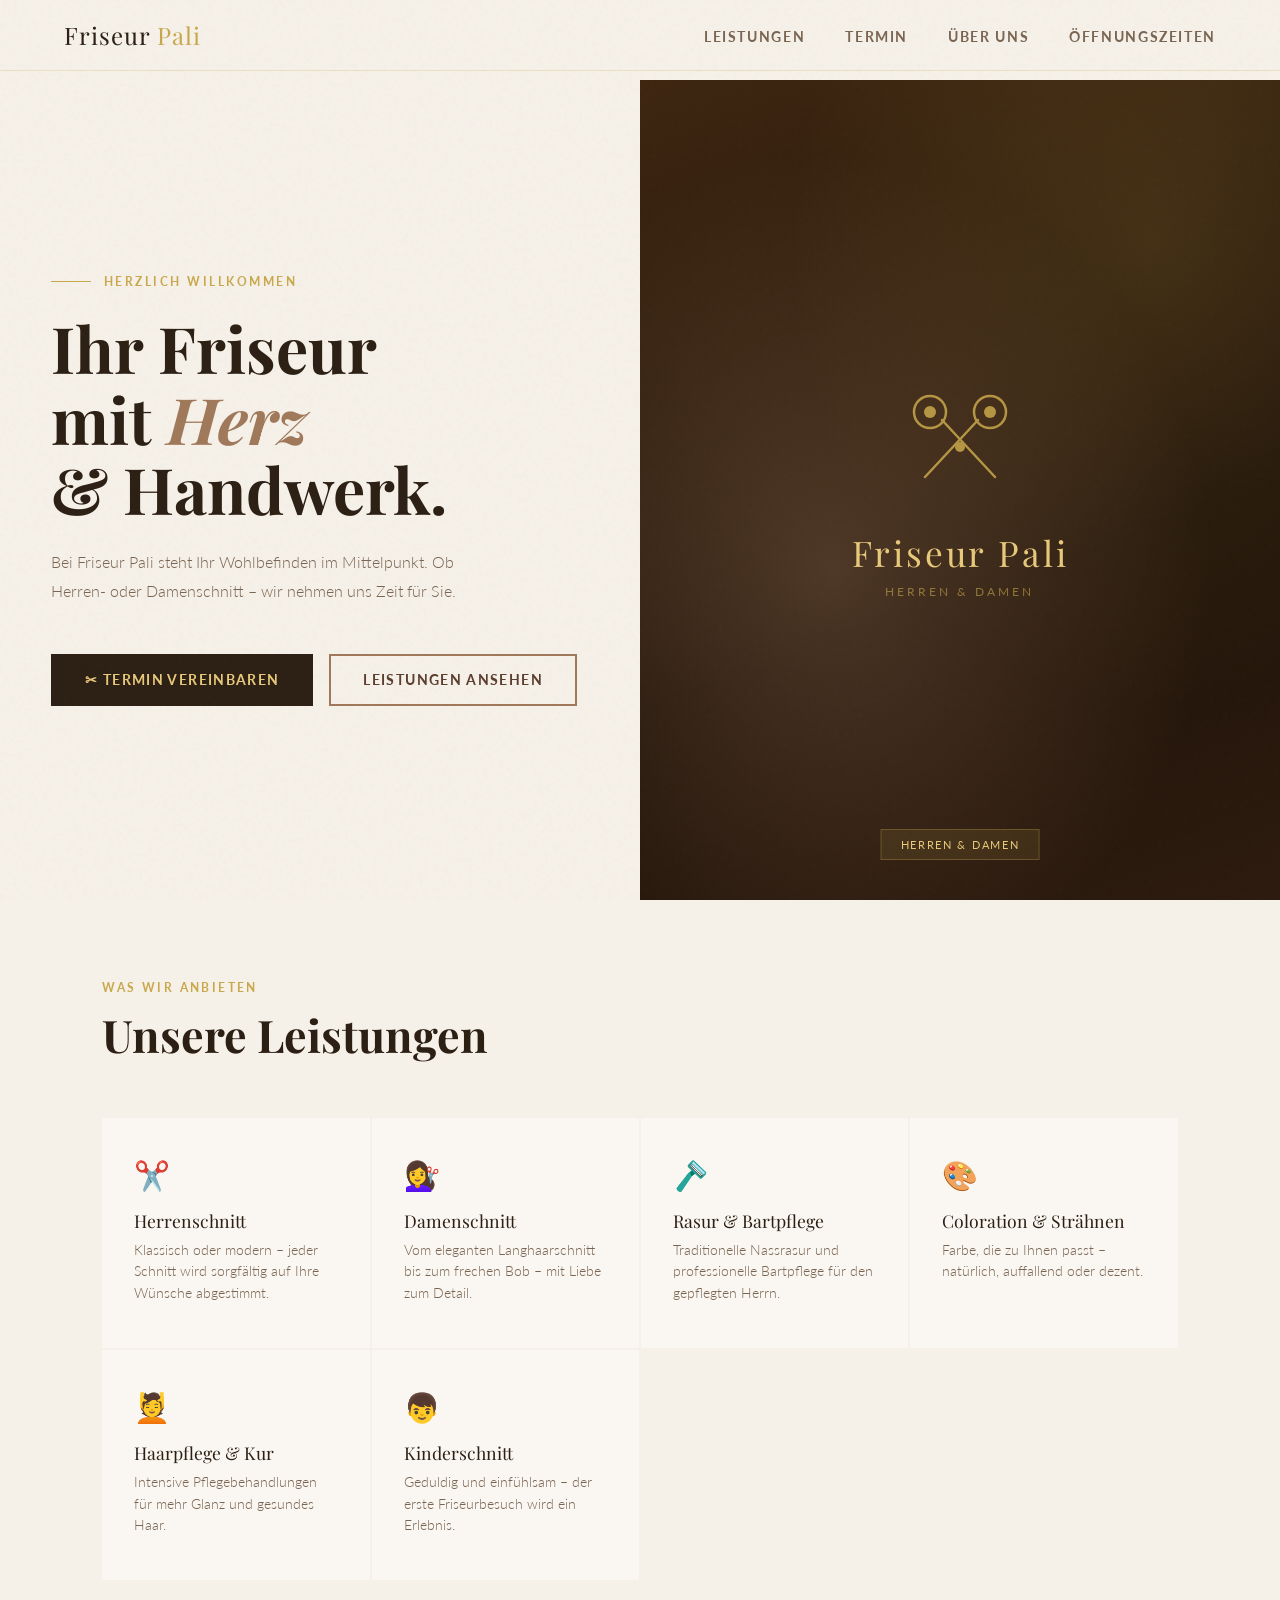
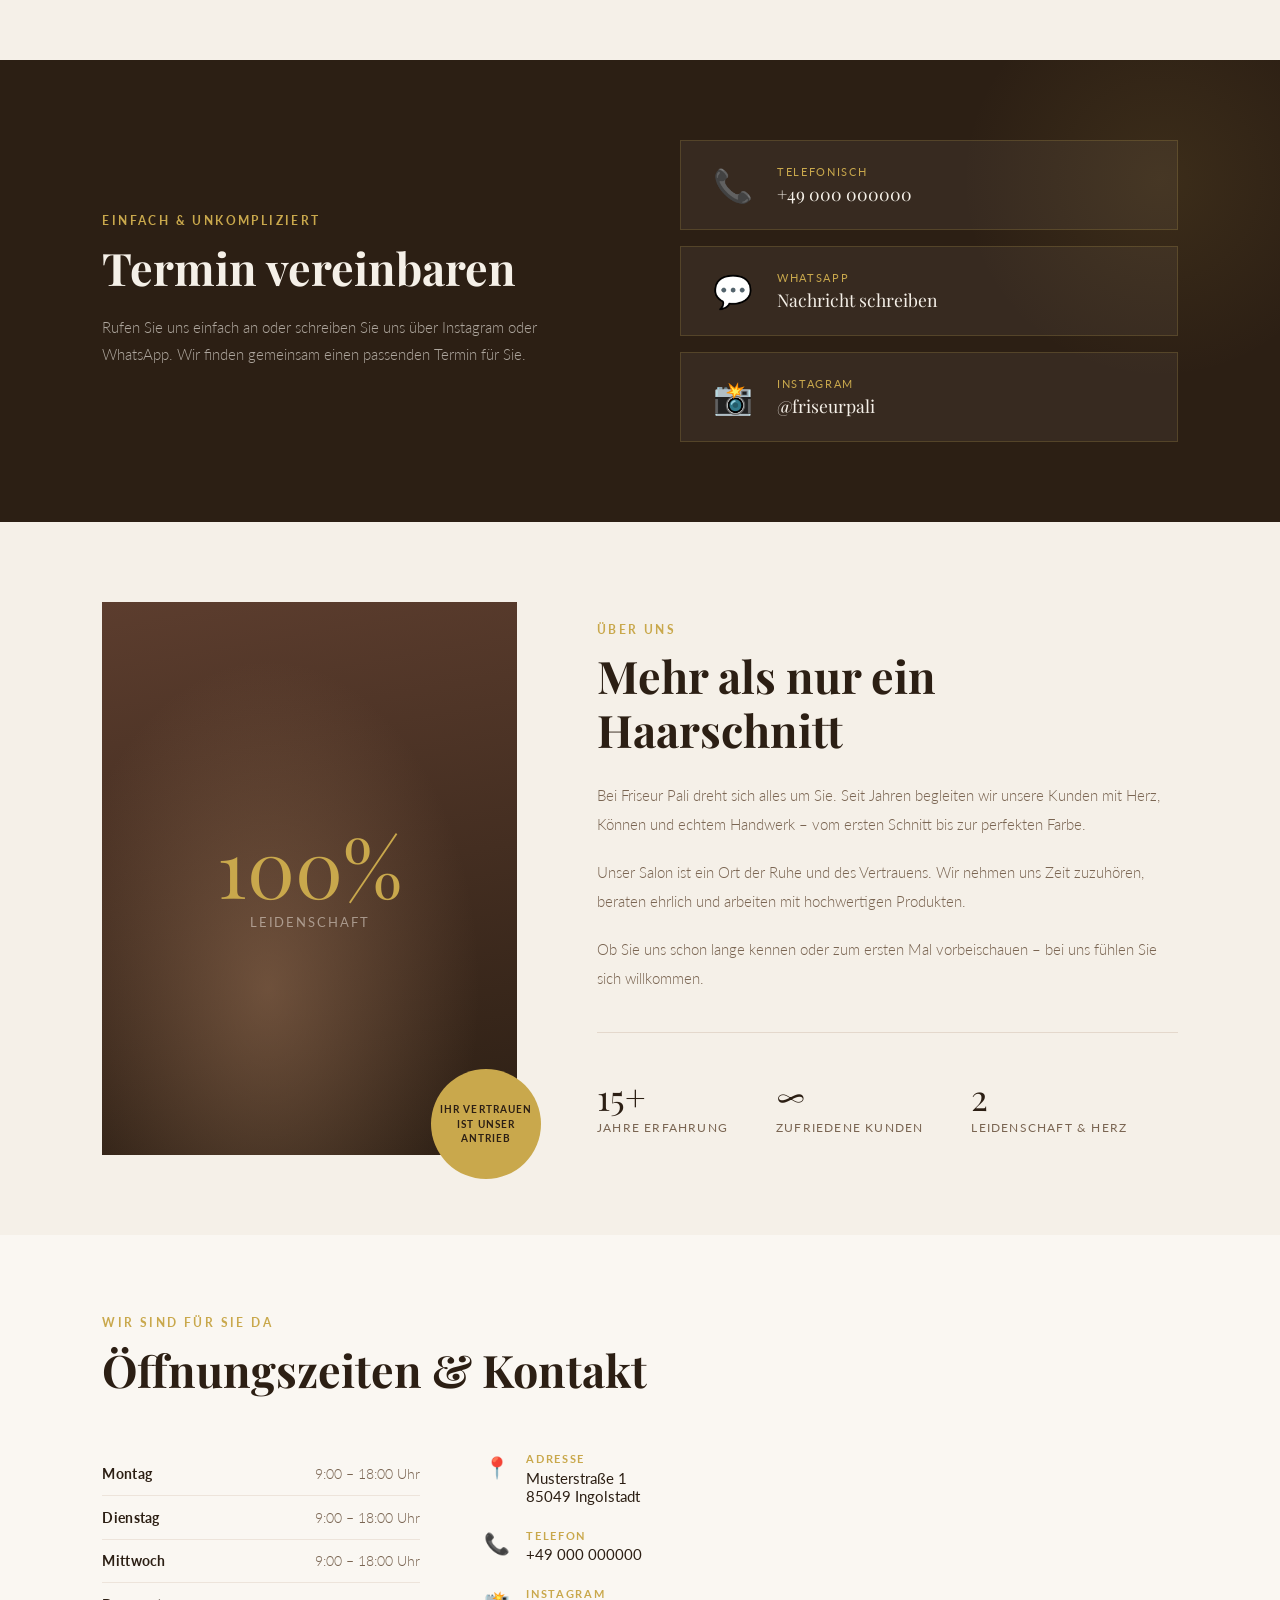
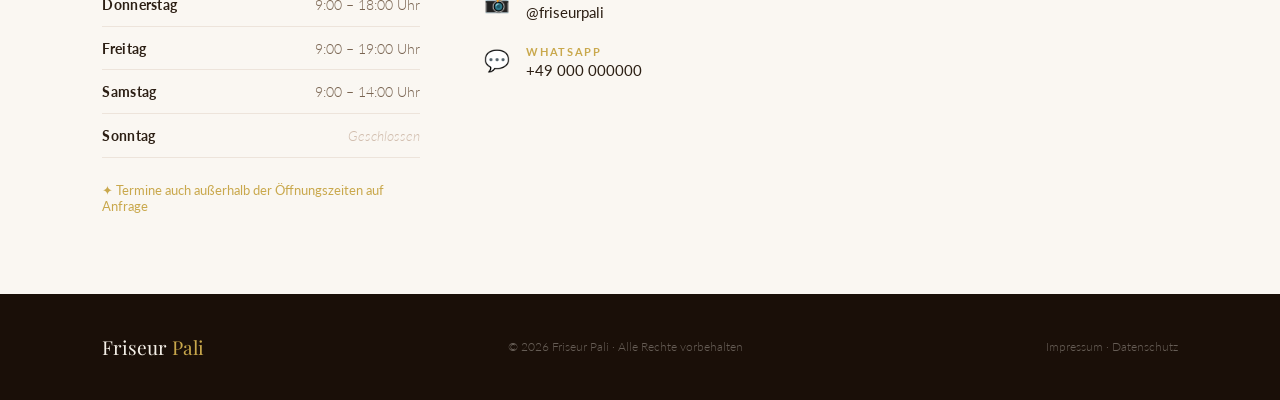
==== friseur-pali.html @ de90ff91 "Add files via upload" ====
<!DOCTYPE html>
<html lang="de">
<head>
  <meta charset="UTF-8" />
  <meta name="viewport" content="width=device-width, initial-scale=1.0"/>
  <title>Friseur Pali</title>
  <link href="https://fonts.googleapis.com/css2?family=Playfair+Display:ital,wght@0,400;0,700;1,400&family=Lato:wght@300;400;700&display=swap" rel="stylesheet"/>
  <style>
    *, *::before, *::after { box-sizing: border-box; margin: 0; padding: 0; }

    :root {
      --cream: #f5f0e8;
      --warm-white: #faf7f2;
      --brown-dark: #2c1f14;
      --brown-mid: #5c3d2e;
      --brown-light: #a0785a;
      --gold: #c9a84c;
      --gold-light: #e8c97a;
      --text: #2c1f14;
      --text-muted: #7a6552;
    }

    html { scroll-behavior: smooth; }

    body {
      font-family: 'Lato', sans-serif;
      background-color: var(--cream);
      color: var(--text);
      overflow-x: hidden;
    }

    /* ── NOISE TEXTURE OVERLAY ── */
    body::before {
      content: '';
      position: fixed;
      inset: 0;
      background-image: url("data:image/svg+xml,%3Csvg viewBox='0 0 200 200' xmlns='http://www.w3.org/2000/svg'%3E%3Cfilter id='n'%3E%3CfeTurbulence type='fractalNoise' baseFrequency='0.9' numOctaves='4' stitchTiles='stitch'/%3E%3C/filter%3E%3Crect width='100%25' height='100%25' filter='url(%23n)' opacity='0.04'/%3E%3C/svg%3E");
      pointer-events: none;
      z-index: 999;
      opacity: 0.5;
    }

    /* ── NAV ── */
    nav {
      position: fixed;
      top: 0; left: 0; right: 0;
      z-index: 100;
      display: flex;
      justify-content: space-between;
      align-items: center;
      padding: 1.2rem 5%;
      background: rgba(245, 240, 232, 0.92);
      backdrop-filter: blur(8px);
      border-bottom: 1px solid rgba(201,168,76,0.25);
      transition: background 0.3s;
    }

    .nav-logo {
      font-family: 'Playfair Display', serif;
      font-size: 1.5rem;
      color: var(--brown-dark);
      letter-spacing: 0.04em;
    }

    .nav-logo span { color: var(--gold); }

    .nav-links {
      display: flex;
      gap: 2.5rem;
      list-style: none;
    }

    .nav-links a {
      text-decoration: none;
      color: var(--text-muted);
      font-size: 0.85rem;
      font-weight: 700;
      letter-spacing: 0.12em;
      text-transform: uppercase;
      transition: color 0.2s;
    }

    .nav-links a:hover { color: var(--gold); }

    /* ── HERO ── */
    .hero {
      min-height: 100vh;
      display: grid;
      grid-template-columns: 1fr 1fr;
      padding-top: 80px;
    }

    .hero-left {
      display: flex;
      flex-direction: column;
      justify-content: center;
      padding: 6rem 5% 6rem 8%;
    }

    .hero-eyebrow {
      font-size: 0.78rem;
      font-weight: 700;
      letter-spacing: 0.2em;
      text-transform: uppercase;
      color: var(--gold);
      margin-bottom: 1.5rem;
      display: flex;
      align-items: center;
      gap: 0.8rem;
    }

    .hero-eyebrow::before {
      content: '';
      display: block;
      width: 40px;
      height: 1px;
      background: var(--gold);
    }

    .hero-title {
      font-family: 'Playfair Display', serif;
      font-size: clamp(3rem, 5vw, 5rem);
      line-height: 1.1;
      color: var(--brown-dark);
      margin-bottom: 1.5rem;
    }

    .hero-title em {
      font-style: italic;
      color: var(--brown-light);
    }

    .hero-subtitle {
      font-size: 1rem;
      color: var(--text-muted);
      line-height: 1.8;
      max-width: 420px;
      margin-bottom: 3rem;
      font-weight: 300;
    }

    .hero-cta-group {
      display: flex;
      gap: 1rem;
      flex-wrap: wrap;
    }

    .btn-primary {
      display: inline-flex;
      align-items: center;
      gap: 0.6rem;
      background: var(--brown-dark);
      color: var(--gold-light);
      padding: 1rem 2rem;
      font-size: 0.85rem;
      font-weight: 700;
      letter-spacing: 0.1em;
      text-transform: uppercase;
      text-decoration: none;
      border: 2px solid var(--brown-dark);
      transition: background 0.2s, color 0.2s;
    }

    .btn-primary:hover {
      background: var(--gold);
      border-color: var(--gold);
      color: var(--brown-dark);
    }

    .btn-outline {
      display: inline-flex;
      align-items: center;
      gap: 0.6rem;
      background: transparent;
      color: var(--brown-mid);
      padding: 1rem 2rem;
      font-size: 0.85rem;
      font-weight: 700;
      letter-spacing: 0.1em;
      text-transform: uppercase;
      text-decoration: none;
      border: 2px solid var(--brown-light);
      transition: background 0.2s, color 0.2s, border-color 0.2s;
    }

    .btn-outline:hover {
      background: var(--brown-light);
      border-color: var(--brown-light);
      color: var(--cream);
    }

    .hero-right {
      position: relative;
      overflow: hidden;
      background: var(--brown-dark);
    }

    .hero-image-wrap {
      position: absolute;
      inset: 0;
    }

    /* Illustrative rustic background using CSS */
    .hero-visual {
      width: 100%;
      height: 100%;
      background:
        radial-gradient(ellipse at 30% 60%, rgba(160,120,90,0.35) 0%, transparent 60%),
        radial-gradient(ellipse at 80% 20%, rgba(201,168,76,0.15) 0%, transparent 50%),
        linear-gradient(160deg, #3d2510 0%, #1e1208 60%, #2c1a0e 100%);
      display: flex;
      align-items: center;
      justify-content: center;
    }

    .hero-emblem {
      text-align: center;
      animation: fadeUp 1.2s ease forwards;
      opacity: 0;
    }

    .scissors-svg {
      width: 120px;
      height: 120px;
      margin-bottom: 1.5rem;
      opacity: 0.85;
    }

    .hero-emblem-text {
      font-family: 'Playfair Display', serif;
      font-size: 2.2rem;
      color: var(--gold-light);
      letter-spacing: 0.08em;
    }

    .hero-emblem-sub {
      font-size: 0.75rem;
      color: rgba(201,168,76,0.6);
      letter-spacing: 0.25em;
      text-transform: uppercase;
      margin-top: 0.5rem;
    }

    .hero-badge {
      position: absolute;
      bottom: 2.5rem;
      left: 50%;
      transform: translateX(-50%);
      background: rgba(201,168,76,0.12);
      border: 1px solid rgba(201,168,76,0.3);
      padding: 0.5rem 1.2rem;
      font-size: 0.7rem;
      color: var(--gold-light);
      letter-spacing: 0.15em;
      text-transform: uppercase;
      white-space: nowrap;
    }

    /* ── DIVIDER ── */
    .ornament {
      text-align: center;
      padding: 3rem 0 1rem;
      color: var(--gold);
      font-size: 1.2rem;
      letter-spacing: 0.6em;
    }

    /* ── LEISTUNGEN ── */
    .section {
      padding: 5rem 8%;
    }

    .section-header {
      margin-bottom: 3.5rem;
    }

    .section-eyebrow {
      font-size: 0.75rem;
      font-weight: 700;
      letter-spacing: 0.2em;
      text-transform: uppercase;
      color: var(--gold);
      margin-bottom: 0.8rem;
    }

    .section-title {
      font-family: 'Playfair Display', serif;
      font-size: clamp(2rem, 3.5vw, 3rem);
      color: var(--brown-dark);
      line-height: 1.2;
    }

    .services-grid {
      display: grid;
      grid-template-columns: repeat(auto-fit, minmax(220px, 1fr));
      gap: 2px;
    }

    .service-card {
      background: var(--warm-white);
      padding: 2.5rem 2rem;
      border-bottom: 3px solid transparent;
      transition: border-color 0.2s, transform 0.2s;
      position: relative;
      overflow: hidden;
    }

    .service-card::before {
      content: '';
      position: absolute;
      top: 0; left: 0; right: 0;
      height: 2px;
      background: linear-gradient(90deg, var(--gold), transparent);
      transform: scaleX(0);
      transform-origin: left;
      transition: transform 0.3s;
    }

    .service-card:hover::before { transform: scaleX(1); }
    .service-card:hover { border-color: var(--gold); transform: translateY(-2px); }

    .service-icon { font-size: 1.8rem; margin-bottom: 1rem; }

    .service-name {
      font-family: 'Playfair Display', serif;
      font-size: 1.1rem;
      color: var(--brown-dark);
      margin-bottom: 0.5rem;
    }

    .service-desc {
      font-size: 0.85rem;
      color: var(--text-muted);
      line-height: 1.6;
      font-weight: 300;
    }

    /* ── TERMIN ── */
    .termin-section {
      background: var(--brown-dark);
      padding: 5rem 8%;
      position: relative;
      overflow: hidden;
    }

    .termin-section::before {
      content: '';
      position: absolute;
      top: -80px; right: -80px;
      width: 400px; height: 400px;
      background: radial-gradient(circle, rgba(201,168,76,0.1) 0%, transparent 70%);
      pointer-events: none;
    }

    .termin-inner {
      display: grid;
      grid-template-columns: 1fr 1fr;
      gap: 5rem;
      align-items: center;
    }

    .termin-left .section-eyebrow { color: var(--gold); }

    .termin-left .section-title { color: var(--cream); }

    .termin-left p {
      color: rgba(245,240,232,0.65);
      font-weight: 300;
      line-height: 1.8;
      margin-top: 1.2rem;
      font-size: 0.95rem;
    }

    .termin-cards {
      display: flex;
      flex-direction: column;
      gap: 1rem;
    }

    .termin-card {
      display: flex;
      align-items: center;
      gap: 1.5rem;
      background: rgba(255,255,255,0.05);
      border: 1px solid rgba(201,168,76,0.2);
      padding: 1.5rem 2rem;
      text-decoration: none;
      transition: background 0.2s, border-color 0.2s, transform 0.2s;
    }

    .termin-card:hover {
      background: rgba(201,168,76,0.1);
      border-color: var(--gold);
      transform: translateX(6px);
    }

    .termin-icon {
      font-size: 2rem;
      flex-shrink: 0;
    }

    .termin-info-label {
      font-size: 0.7rem;
      color: var(--gold);
      letter-spacing: 0.15em;
      text-transform: uppercase;
      margin-bottom: 0.2rem;
    }

    .termin-info-value {
      font-family: 'Playfair Display', serif;
      font-size: 1.1rem;
      color: var(--cream);
    }

    /* ── ÜBER UNS ── */
    .about-section {
      padding: 5rem 8%;
      display: grid;
      grid-template-columns: 1fr 1.4fr;
      gap: 5rem;
      align-items: center;
    }

    .about-visual {
      position: relative;
    }

    .about-box {
      aspect-ratio: 3/4;
      background:
        radial-gradient(ellipse at 40% 70%, rgba(160,120,90,0.5) 0%, transparent 60%),
        linear-gradient(170deg, #5c3d2e 0%, #2c1f14 100%);
      display: flex;
      align-items: center;
      justify-content: center;
    }

    .about-box-inner {
      text-align: center;
      color: var(--gold-light);
    }

    .about-box-inner .big-num {
      font-family: 'Playfair Display', serif;
      font-size: 5rem;
      line-height: 1;
      color: var(--gold);
    }

    .about-box-inner p {
      font-size: 0.8rem;
      letter-spacing: 0.15em;
      text-transform: uppercase;
      margin-top: 0.5rem;
      color: rgba(245,240,232,0.5);
    }

    .about-badge {
      position: absolute;
      bottom: -1.5rem;
      right: -1.5rem;
      background: var(--gold);
      color: var(--brown-dark);
      width: 110px;
      height: 110px;
      border-radius: 50%;
      display: flex;
      flex-direction: column;
      align-items: center;
      justify-content: center;
      font-size: 0.65rem;
      font-weight: 700;
      letter-spacing: 0.1em;
      text-transform: uppercase;
      text-align: center;
      line-height: 1.4;
    }

    .about-text p {
      color: var(--text-muted);
      font-weight: 300;
      line-height: 1.9;
      margin-bottom: 1.2rem;
      font-size: 0.95rem;
    }

    .about-stats {
      display: flex;
      gap: 3rem;
      margin-top: 2.5rem;
      padding-top: 2.5rem;
      border-top: 1px solid rgba(160,120,90,0.2);
    }

    .stat-num {
      font-family: 'Playfair Display', serif;
      font-size: 2.2rem;
      color: var(--brown-dark);
    }

    .stat-label {
      font-size: 0.75rem;
      color: var(--text-muted);
      text-transform: uppercase;
      letter-spacing: 0.1em;
    }

    /* ── ÖFFNUNGSZEITEN ── */
    .hours-section {
      background: var(--warm-white);
      padding: 5rem 8%;
    }

    .hours-grid {
      display: grid;
      grid-template-columns: 1fr 1fr;
      gap: 4rem;
      max-width: 700px;
    }

    .hours-table {
      width: 100%;
      border-collapse: collapse;
    }

    .hours-table tr {
      border-bottom: 1px solid rgba(160,120,90,0.15);
    }

    .hours-table td {
      padding: 0.8rem 0;
      font-size: 0.9rem;
      color: var(--text-muted);
      font-weight: 300;
    }

    .hours-table td:first-child {
      font-weight: 700;
      color: var(--brown-dark);
      letter-spacing: 0.02em;
    }

    .hours-table td:last-child { text-align: right; }

    .hours-table .closed { color: rgba(160,120,90,0.45); font-style: italic; }

    .hours-note {
      margin-top: 1.5rem;
      font-size: 0.8rem;
      color: var(--gold);
      display: flex;
      align-items: center;
      gap: 0.5rem;
    }

    .contact-detail {
      display: flex;
      align-items: flex-start;
      gap: 1rem;
      margin-bottom: 1.5rem;
    }

    .contact-icon { font-size: 1.3rem; flex-shrink: 0; margin-top: 0.1rem; }

    .contact-label {
      font-size: 0.7rem;
      font-weight: 700;
      letter-spacing: 0.15em;
      text-transform: uppercase;
      color: var(--gold);
      margin-bottom: 0.2rem;
    }

    .contact-value {
      font-size: 0.95rem;
      color: var(--brown-dark);
    }

    /* ── FOOTER ── */
    footer {
      background: #1a0f08;
      padding: 2.5rem 8%;
      display: flex;
      justify-content: space-between;
      align-items: center;
      flex-wrap: wrap;
      gap: 1rem;
    }

    .footer-logo {
      font-family: 'Playfair Display', serif;
      font-size: 1.2rem;
      color: var(--cream);
    }

    .footer-logo span { color: var(--gold); }

    footer p {
      font-size: 0.78rem;
      color: rgba(245,240,232,0.35);
      font-weight: 300;
    }

    /* ── ANIMATIONS ── */
    @keyframes fadeUp {
      from { opacity: 0; transform: translateY(30px); }
      to   { opacity: 1; transform: translateY(0); }
    }

    .fade-in {
      animation: fadeUp 0.9s ease forwards;
      opacity: 0;
    }

    .delay-1 { animation-delay: 0.15s; }
    .delay-2 { animation-delay: 0.3s; }
    .delay-3 { animation-delay: 0.45s; }
    .delay-4 { animation-delay: 0.6s; }

    /* ── RESPONSIVE ── */
    @media (max-width: 900px) {
      .hero { grid-template-columns: 1fr; min-height: auto; }
      .hero-right { min-height: 350px; }
      .hero-left { padding: 4rem 6%; }
      .termin-inner { grid-template-columns: 1fr; gap: 3rem; }
      .about-section { grid-template-columns: 1fr; gap: 3rem; }
      .about-visual { max-width: 320px; }
      .hours-grid { grid-template-columns: 1fr; gap: 2.5rem; }
      .nav-links { display: none; }
      footer { flex-direction: column; text-align: center; }
    }
  </style>
</head>
<body>

  <!-- NAV -->
  <nav>
    <div class="nav-logo">Friseur <span>Pali</span></div>
    <ul class="nav-links">
      <li><a href="#leistungen">Leistungen</a></li>
      <li><a href="#termin">Termin</a></li>
      <li><a href="#ueber">Über uns</a></li>
      <li><a href="#oeffnungszeiten">Öffnungszeiten</a></li>
    </ul>
  </nav>

  <!-- HERO -->
  <section class="hero">
    <div class="hero-left">
      <div class="hero-eyebrow fade-in">Herzlich Willkommen</div>
      <h1 class="hero-title fade-in delay-1">
        Ihr Friseur<br>mit <em>Herz</em><br>& Handwerk.
      </h1>
      <p class="hero-subtitle fade-in delay-2">
        Bei Friseur Pali steht Ihr Wohlbefinden im Mittelpunkt. Ob Herren- oder Damenschnitt – wir nehmen uns Zeit für Sie.
      </p>
      <div class="hero-cta-group fade-in delay-3">
        <a href="#termin" class="btn-primary">✂ Termin vereinbaren</a>
        <a href="#leistungen" class="btn-outline">Leistungen ansehen</a>
      </div>
    </div>

    <div class="hero-right">
      <div class="hero-image-wrap">
        <div class="hero-visual">
          <div class="hero-emblem">
            <svg class="scissors-svg" viewBox="0 0 120 120" fill="none" xmlns="http://www.w3.org/2000/svg">
              <circle cx="30" cy="30" r="16" stroke="#c9a84c" stroke-width="2.5" fill="none"/>
              <circle cx="90" cy="30" r="16" stroke="#c9a84c" stroke-width="2.5" fill="none"/>
              <circle cx="30" cy="30" r="6" fill="#c9a84c"/>
              <circle cx="90" cy="30" r="6" fill="#c9a84c"/>
              <line x1="42" y1="38" x2="95" y2="95" stroke="#c9a84c" stroke-width="2.5" stroke-linecap="round"/>
              <line x1="78" y1="38" x2="25" y2="95" stroke="#c9a84c" stroke-width="2.5" stroke-linecap="round"/>
              <circle cx="60" cy="65" r="5" fill="#c9a84c"/>
            </svg>
            <div class="hero-emblem-text">Friseur Pali</div>
            <div class="hero-emblem-sub">Herren &amp; Damen</div>
          </div>
          <div class="hero-badge">Herren &amp; Damen</div>
        </div>
      </div>
    </div>
  </section>

  <!-- LEISTUNGEN -->
  <section class="section" id="leistungen">
    <div class="section-header">
      <div class="section-eyebrow">Was wir anbieten</div>
      <h2 class="section-title">Unsere Leistungen</h2>
    </div>
    <div class="services-grid">
      <div class="service-card">
        <div class="service-icon">✂️</div>
        <div class="service-name">Herrenschnitt</div>
        <p class="service-desc">Klassisch oder modern – jeder Schnitt wird sorgfältig auf Ihre Wünsche abgestimmt.</p>
      </div>
      <div class="service-card">
        <div class="service-icon">💇‍♀️</div>
        <div class="service-name">Damenschnitt</div>
        <p class="service-desc">Vom eleganten Langhaarschnitt bis zum frechen Bob – mit Liebe zum Detail.</p>
      </div>
      <div class="service-card">
        <div class="service-icon">🪒</div>
        <div class="service-name">Rasur & Bartpflege</div>
        <p class="service-desc">Traditionelle Nassrasur und professionelle Bartpflege für den gepflegten Herrn.</p>
      </div>
      <div class="service-card">
        <div class="service-icon">🎨</div>
        <div class="service-name">Coloration & Strähnen</div>
        <p class="service-desc">Farbe, die zu Ihnen passt – natürlich, auffallend oder dezent.</p>
      </div>
      <div class="service-card">
        <div class="service-icon">💆</div>
        <div class="service-name">Haarpflege & Kur</div>
        <p class="service-desc">Intensive Pflegebehandlungen für mehr Glanz und gesundes Haar.</p>
      </div>
      <div class="service-card">
        <div class="service-icon">👦</div>
        <div class="service-name">Kinderschnitt</div>
        <p class="service-desc">Geduldig und einfühlsam – der erste Friseurbesuch wird ein Erlebnis.</p>
      </div>
    </div>
  </section>

  <!-- TERMIN -->
  <section class="termin-section" id="termin">
    <div class="termin-inner">
      <div class="termin-left">
        <div class="section-eyebrow">Einfach & unkompliziert</div>
        <h2 class="section-title">Termin vereinbaren</h2>
        <p>Rufen Sie uns einfach an oder schreiben Sie uns über Instagram oder WhatsApp. Wir finden gemeinsam einen passenden Termin für Sie.</p>
      </div>
      <div class="termin-cards">
        <a href="tel:+4900000000000" class="termin-card">
          <div class="termin-icon">📞</div>
          <div>
            <div class="termin-info-label">Telefonisch</div>
            <div class="termin-info-value">+49 000 000000</div>
          </div>
        </a>
        <a href="https://wa.me/4900000000000" target="_blank" class="termin-card">
          <div class="termin-icon">💬</div>
          <div>
            <div class="termin-info-label">WhatsApp</div>
            <div class="termin-info-value">Nachricht schreiben</div>
          </div>
        </a>
        <a href="https://www.instagram.com/" target="_blank" class="termin-card">
          <div class="termin-icon">📸</div>
          <div>
            <div class="termin-info-label">Instagram</div>
            <div class="termin-info-value">@friseurpali</div>
          </div>
        </a>
      </div>
    </div>
  </section>

  <!-- ÜBER UNS -->
  <section class="about-section" id="ueber">
    <div class="about-visual">
      <div class="about-box">
        <div class="about-box-inner">
          <div class="big-num">100%</div>
          <p>Leidenschaft</p>
        </div>
      </div>
      <div class="about-badge">Ihr Vertrauen ist unser Antrieb</div>
    </div>
    <div class="about-text">
      <div class="section-eyebrow">Über uns</div>
      <h2 class="section-title" style="margin-bottom:1.5rem">Mehr als nur ein Haarschnitt</h2>
      <p>Bei Friseur Pali dreht sich alles um Sie. Seit Jahren begleiten wir unsere Kunden mit Herz, Können und echtem Handwerk – vom ersten Schnitt bis zur perfekten Farbe.</p>
      <p>Unser Salon ist ein Ort der Ruhe und des Vertrauens. Wir nehmen uns Zeit zuzuhören, beraten ehrlich und arbeiten mit hochwertigen Produkten.</p>
      <p>Ob Sie uns schon lange kennen oder zum ersten Mal vorbeischauen – bei uns fühlen Sie sich willkommen.</p>
      <div class="about-stats">
        <div>
          <div class="stat-num">15+</div>
          <div class="stat-label">Jahre Erfahrung</div>
        </div>
        <div>
          <div class="stat-num">∞</div>
          <div class="stat-label">Zufriedene Kunden</div>
        </div>
        <div>
          <div class="stat-num">2</div>
          <div class="stat-label">Leidenschaft & Herz</div>
        </div>
      </div>
    </div>
  </section>

  <!-- ÖFFNUNGSZEITEN -->
  <section class="hours-section" id="oeffnungszeiten">
    <div class="section-header">
      <div class="section-eyebrow">Wir sind für Sie da</div>
      <h2 class="section-title">Öffnungszeiten & Kontakt</h2>
    </div>
    <div class="hours-grid">
      <div>
        <table class="hours-table">
          <tr><td>Montag</td><td>9:00 – 18:00 Uhr</td></tr>
          <tr><td>Dienstag</td><td>9:00 – 18:00 Uhr</td></tr>
          <tr><td>Mittwoch</td><td>9:00 – 18:00 Uhr</td></tr>
          <tr><td>Donnerstag</td><td>9:00 – 18:00 Uhr</td></tr>
          <tr><td>Freitag</td><td>9:00 – 19:00 Uhr</td></tr>
          <tr><td>Samstag</td><td>9:00 – 14:00 Uhr</td></tr>
          <tr><td>Sonntag</td><td class="closed">Geschlossen</td></tr>
        </table>
        <div class="hours-note">✦ Termine auch außerhalb der Öffnungszeiten auf Anfrage</div>
      </div>
      <div>
        <div class="contact-detail">
          <div class="contact-icon">📍</div>
          <div>
            <div class="contact-label">Adresse</div>
            <div class="contact-value">Musterstraße 1<br>85049 Ingolstadt</div>
          </div>
        </div>
        <div class="contact-detail">
          <div class="contact-icon">📞</div>
          <div>
            <div class="contact-label">Telefon</div>
            <div class="contact-value">+49 000 000000</div>
          </div>
        </div>
        <div class="contact-detail">
          <div class="contact-icon">📸</div>
          <div>
            <div class="contact-label">Instagram</div>
            <div class="contact-value">@friseurpali</div>
          </div>
        </div>
        <div class="contact-detail">
          <div class="contact-icon">💬</div>
          <div>
            <div class="contact-label">WhatsApp</div>
            <div class="contact-value">+49 000 000000</div>
          </div>
        </div>
      </div>
    </div>
  </section>

  <!-- FOOTER -->
  <footer>
    <div class="footer-logo">Friseur <span>Pali</span></div>
    <p>© 2026 Friseur Pali · Alle Rechte vorbehalten</p>
    <p>Impressum · Datenschutz</p>
  </footer>

</body>
</html>
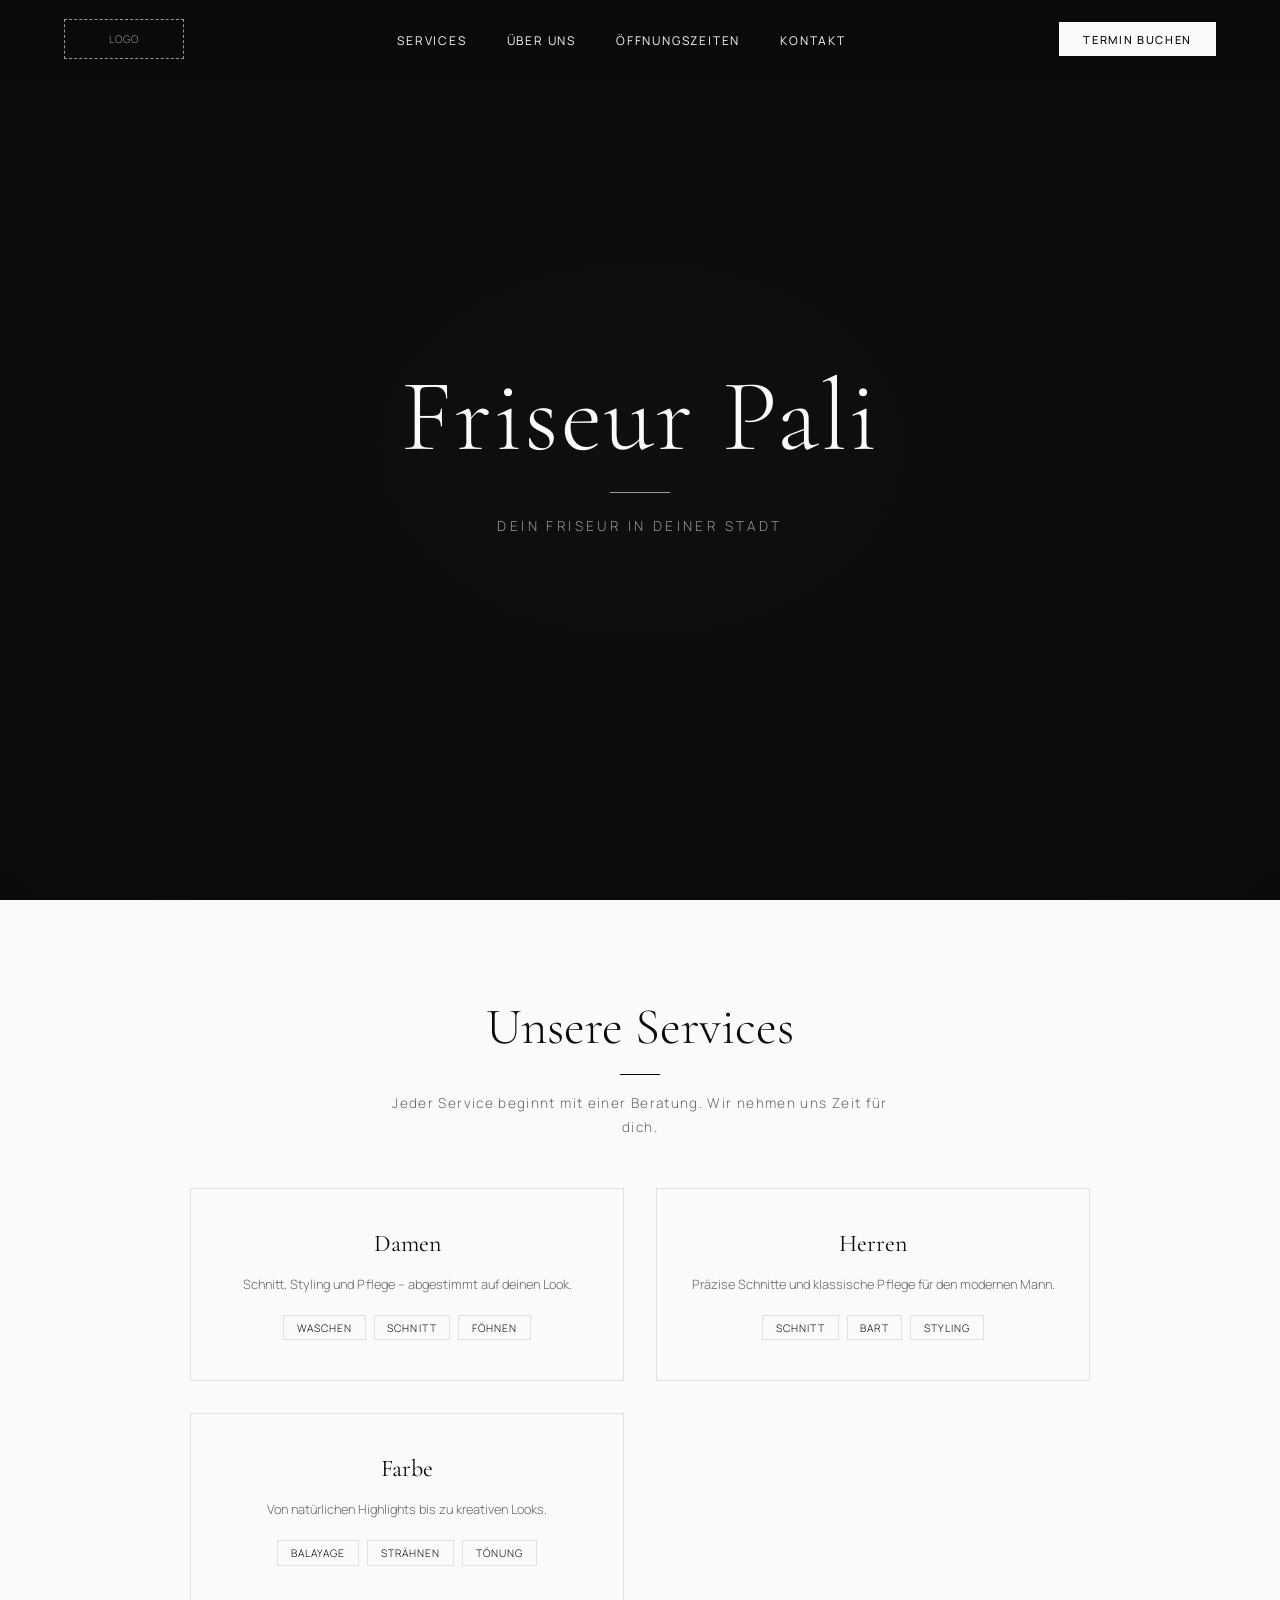
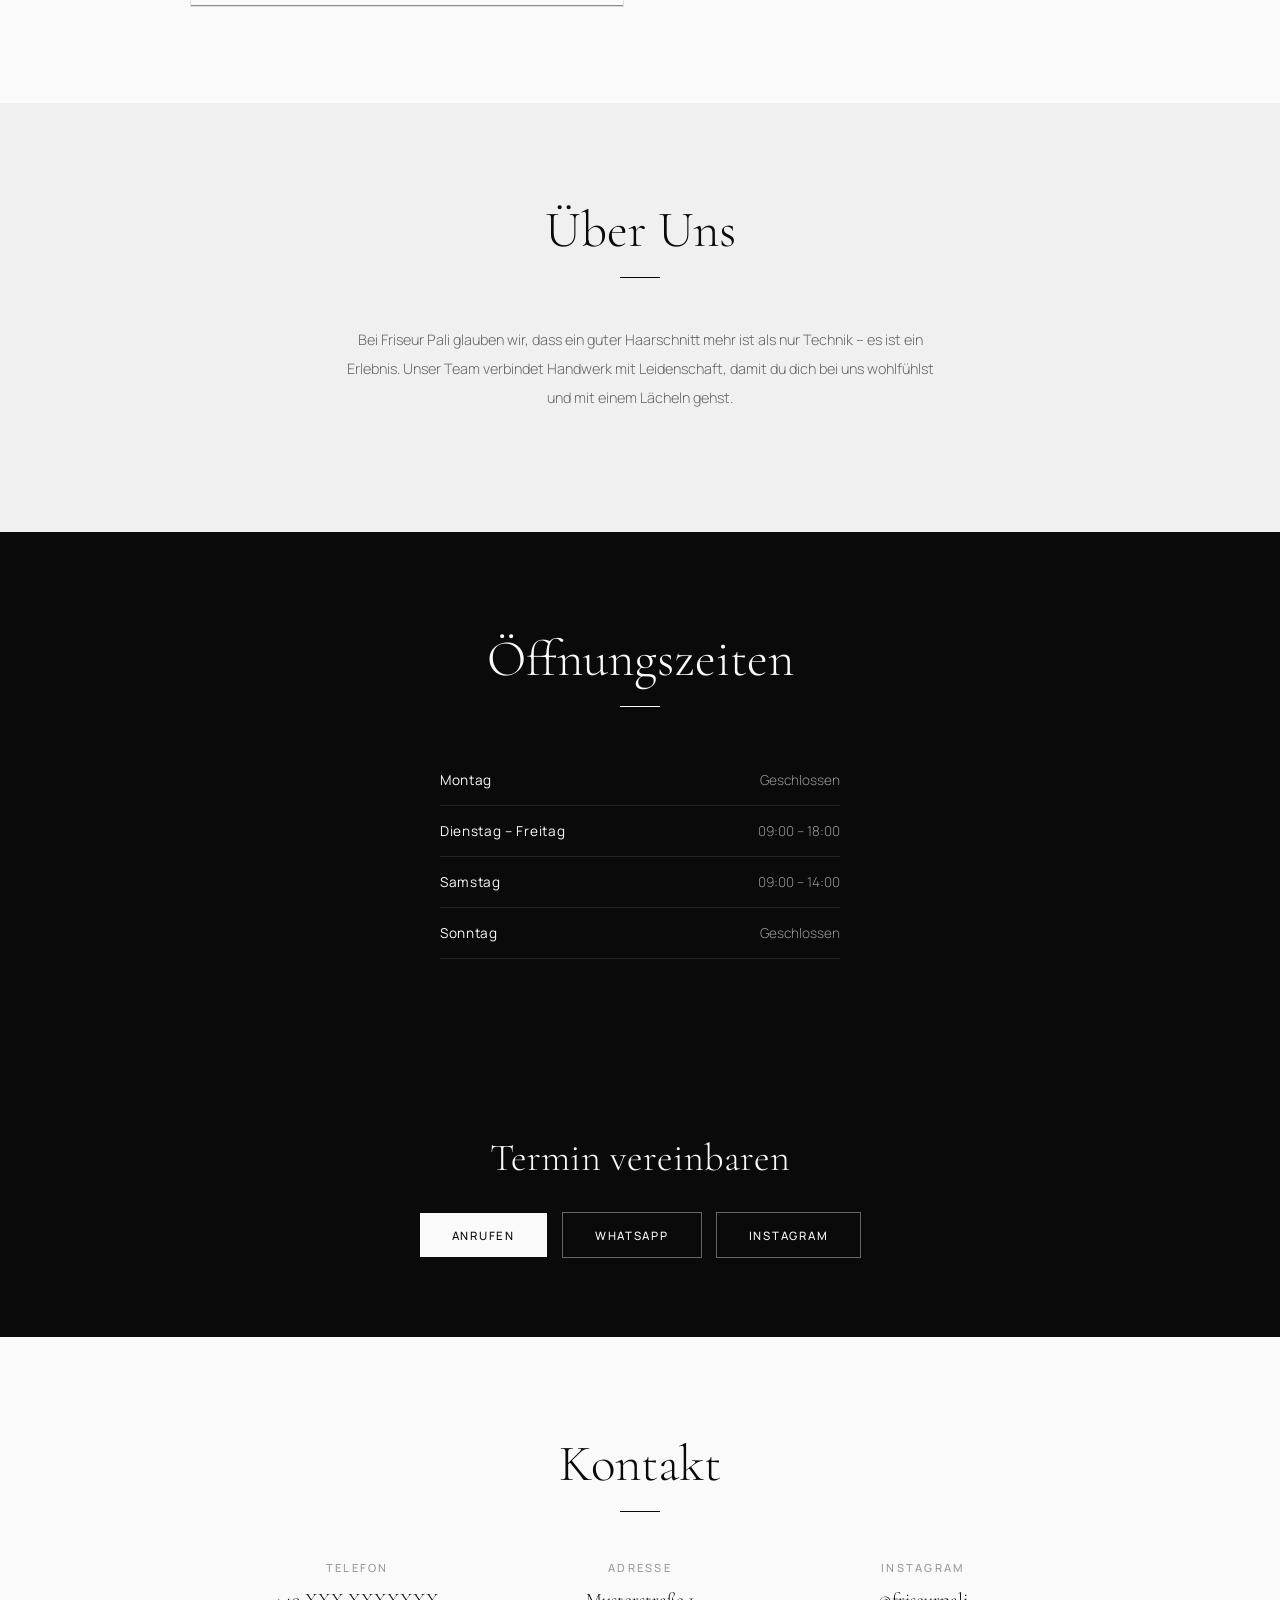
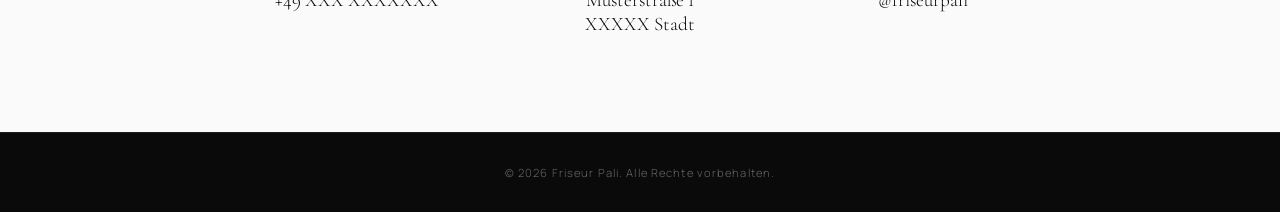
==== commit 1906fc50: "Update friseur-pali.html" ====
--- a/friseur-pali.html
+++ b/friseur-pali.html
@@ -1,46 +1,36 @@
 <!DOCTYPE html>
 <html lang="de">
 <head>
-  <meta charset="UTF-8" />
-  <meta name="viewport" content="width=device-width, initial-scale=1.0"/>
+  <meta charset="UTF-8">
+  <meta name="viewport" content="width=device-width, initial-scale=1.0">
   <title>Friseur Pali</title>
-  <link href="https://fonts.googleapis.com/css2?family=Playfair+Display:ital,wght@0,400;0,700;1,400&family=Lato:wght@300;400;700&display=swap" rel="stylesheet"/>
+  <link rel="preconnect" href="https://fonts.googleapis.com">
+  <link href="https://fonts.googleapis.com/css2?family=Cormorant+Garamond:ital,wght@0,300;0,400;0,600;1,300;1,400&family=Manrope:wght@300;400;500;600&display=swap" rel="stylesheet">
   <style>
-    *, *::before, *::after { box-sizing: border-box; margin: 0; padding: 0; }
+    *, *::before, *::after { margin: 0; padding: 0; box-sizing: border-box; }
 
     :root {
-      --cream: #f5f0e8;
-      --warm-white: #faf7f2;
-      --brown-dark: #2c1f14;
-      --brown-mid: #5c3d2e;
-      --brown-light: #a0785a;
-      --gold: #c9a84c;
-      --gold-light: #e8c97a;
-      --text: #2c1f14;
-      --text-muted: #7a6552;
+      --black: #0a0a0a;
+      --white: #fafafa;
+      --gray-100: #f0f0f0;
+      --gray-200: #e0e0e0;
+      --gray-400: #999;
+      --gray-600: #666;
+      --font-display: 'Cormorant Garamond', serif;
+      --font-body: 'Manrope', sans-serif;
     }
 
     html { scroll-behavior: smooth; }
 
     body {
-      font-family: 'Lato', sans-serif;
-      background-color: var(--cream);
-      color: var(--text);
+      font-family: var(--font-body);
+      background: var(--white);
+      color: var(--black);
+      font-weight: 300;
       overflow-x: hidden;
     }
 
-    /* ── NOISE TEXTURE OVERLAY ── */
-    body::before {
-      content: '';
-      position: fixed;
-      inset: 0;
-      background-image: url("data:image/svg+xml,%3Csvg viewBox='0 0 200 200' xmlns='http://www.w3.org/2000/svg'%3E%3Cfilter id='n'%3E%3CfeTurbulence type='fractalNoise' baseFrequency='0.9' numOctaves='4' stitchTiles='stitch'/%3E%3C/filter%3E%3Crect width='100%25' height='100%25' filter='url(%23n)' opacity='0.04'/%3E%3C/svg%3E");
-      pointer-events: none;
-      z-index: 999;
-      opacity: 0.5;
-    }
-
-    /* ── NAV ── */
+    /* NAV */
     nav {
       position: fixed;
       top: 0; left: 0; right: 0;
@@ -48,21 +38,23 @@
       display: flex;
       justify-content: space-between;
       align-items: center;
-      padding: 1.2rem 5%;
-      background: rgba(245, 240, 232, 0.92);
-      backdrop-filter: blur(8px);
-      border-bottom: 1px solid rgba(201,168,76,0.25);
-      transition: background 0.3s;
+      padding: 1.2rem 4rem;
+      background: var(--black);
     }
 
     .nav-logo {
-      font-family: 'Playfair Display', serif;
-      font-size: 1.5rem;
-      color: var(--brown-dark);
-      letter-spacing: 0.04em;
-    }
-
-    .nav-logo span { color: var(--gold); }
+      width: 120px;
+      height: 40px;
+      border: 1px dashed var(--gray-400);
+      display: flex;
+      align-items: center;
+      justify-content: center;
+      color: var(--gray-400);
+      font-family: var(--font-body);
+      font-size: 0.65rem;
+      letter-spacing: 0.1em;
+      text-transform: uppercase;
+    }
 
     .nav-links {
       display: flex;
@@ -71,236 +63,166 @@
     }
 
     .nav-links a {
+      color: var(--white);
       text-decoration: none;
-      color: var(--text-muted);
-      font-size: 0.85rem;
-      font-weight: 700;
-      letter-spacing: 0.12em;
-      text-transform: uppercase;
-      transition: color 0.2s;
-    }
-
-    .nav-links a:hover { color: var(--gold); }
-
-    /* ── HERO ── */
+      font-size: 0.75rem;
+      letter-spacing: 0.15em;
+      text-transform: uppercase;
+      font-weight: 400;
+      position: relative;
+      transition: opacity 0.3s;
+    }
+
+    .nav-links a::after {
+      content: '';
+      position: absolute;
+      bottom: -4px; left: 0;
+      width: 0; height: 1px;
+      background: var(--white);
+      transition: width 0.3s;
+    }
+
+    .nav-links a:hover::after { width: 100%; }
+    .nav-links a:hover { opacity: 0.8; }
+
+    .nav-cta {
+      color: var(--black) !important;
+      background: var(--white);
+      padding: 0.6rem 1.5rem;
+      font-size: 0.7rem !important;
+      letter-spacing: 0.15em;
+      text-transform: uppercase;
+      text-decoration: none;
+      font-family: var(--font-body);
+      font-weight: 500;
+      transition: background 0.3s, color 0.3s, outline 0.3s;
+    }
+
+    .nav-cta:hover {
+      background: transparent;
+      color: var(--white) !important;
+      outline: 1px solid var(--white);
+    }
+
+    .hamburger {
+      display: none;
+      flex-direction: column;
+      gap: 5px;
+      cursor: pointer;
+      z-index: 200;
+      background: none;
+      border: none;
+    }
+    .hamburger span {
+      width: 24px; height: 1.5px;
+      background: var(--white);
+      transition: 0.3s;
+    }
+
+    /* HERO */
     .hero {
-      min-height: 100vh;
-      display: grid;
-      grid-template-columns: 1fr 1fr;
-      padding-top: 80px;
-    }
-
-    .hero-left {
+      height: 100vh;
       display: flex;
       flex-direction: column;
       justify-content: center;
-      padding: 6rem 5% 6rem 8%;
-    }
-
-    .hero-eyebrow {
-      font-size: 0.78rem;
-      font-weight: 700;
-      letter-spacing: 0.2em;
-      text-transform: uppercase;
-      color: var(--gold);
-      margin-bottom: 1.5rem;
-      display: flex;
       align-items: center;
-      gap: 0.8rem;
-    }
-
-    .hero-eyebrow::before {
-      content: '';
-      display: block;
-      width: 40px;
-      height: 1px;
-      background: var(--gold);
-    }
-
-    .hero-title {
-      font-family: 'Playfair Display', serif;
-      font-size: clamp(3rem, 5vw, 5rem);
-      line-height: 1.1;
-      color: var(--brown-dark);
-      margin-bottom: 1.5rem;
-    }
-
-    .hero-title em {
-      font-style: italic;
-      color: var(--brown-light);
-    }
-
-    .hero-subtitle {
-      font-size: 1rem;
-      color: var(--text-muted);
-      line-height: 1.8;
-      max-width: 420px;
-      margin-bottom: 3rem;
-      font-weight: 300;
-    }
-
-    .hero-cta-group {
-      display: flex;
-      gap: 1rem;
-      flex-wrap: wrap;
-    }
-
-    .btn-primary {
-      display: inline-flex;
-      align-items: center;
-      gap: 0.6rem;
-      background: var(--brown-dark);
-      color: var(--gold-light);
-      padding: 1rem 2rem;
-      font-size: 0.85rem;
-      font-weight: 700;
-      letter-spacing: 0.1em;
-      text-transform: uppercase;
-      text-decoration: none;
-      border: 2px solid var(--brown-dark);
-      transition: background 0.2s, color 0.2s;
-    }
-
-    .btn-primary:hover {
-      background: var(--gold);
-      border-color: var(--gold);
-      color: var(--brown-dark);
-    }
-
-    .btn-outline {
-      display: inline-flex;
-      align-items: center;
-      gap: 0.6rem;
-      background: transparent;
-      color: var(--brown-mid);
-      padding: 1rem 2rem;
-      font-size: 0.85rem;
-      font-weight: 700;
-      letter-spacing: 0.1em;
-      text-transform: uppercase;
-      text-decoration: none;
-      border: 2px solid var(--brown-light);
-      transition: background 0.2s, color 0.2s, border-color 0.2s;
-    }
-
-    .btn-outline:hover {
-      background: var(--brown-light);
-      border-color: var(--brown-light);
-      color: var(--cream);
-    }
-
-    .hero-right {
+      text-align: center;
+      background: var(--black);
+      color: var(--white);
       position: relative;
       overflow: hidden;
-      background: var(--brown-dark);
-    }
-
-    .hero-image-wrap {
+    }
+
+    .hero::before {
+      content: '';
       position: absolute;
-      inset: 0;
-    }
-
-    /* Illustrative rustic background using CSS */
-    .hero-visual {
-      width: 100%;
-      height: 100%;
-      background:
-        radial-gradient(ellipse at 30% 60%, rgba(160,120,90,0.35) 0%, transparent 60%),
-        radial-gradient(ellipse at 80% 20%, rgba(201,168,76,0.15) 0%, transparent 50%),
-        linear-gradient(160deg, #3d2510 0%, #1e1208 60%, #2c1a0e 100%);
-      display: flex;
-      align-items: center;
-      justify-content: center;
-    }
-
-    .hero-emblem {
-      text-align: center;
-      animation: fadeUp 1.2s ease forwards;
-      opacity: 0;
-    }
-
-    .scissors-svg {
-      width: 120px;
-      height: 120px;
+      top: -50%; left: -50%;
+      width: 200%; height: 200%;
+      background: radial-gradient(ellipse at center, rgba(255,255,255,0.02) 0%, transparent 70%);
+      animation: heroGlow 8s ease-in-out infinite alternate;
+    }
+
+    @keyframes heroGlow {
+      0% { transform: translate(0, 0); }
+      100% { transform: translate(5%, 5%); }
+    }
+
+    .hero-content { position: relative; z-index: 1; }
+
+    .hero h1 {
+      font-family: var(--font-display);
+      font-size: clamp(3.5rem, 8vw, 8rem);
+      font-weight: 300;
+      letter-spacing: 0.02em;
+      line-height: 1;
       margin-bottom: 1.5rem;
-      opacity: 0.85;
-    }
-
-    .hero-emblem-text {
-      font-family: 'Playfair Display', serif;
-      font-size: 2.2rem;
-      color: var(--gold-light);
-      letter-spacing: 0.08em;
-    }
-
-    .hero-emblem-sub {
-      font-size: 0.75rem;
-      color: rgba(201,168,76,0.6);
+      animation: fadeUp 1s ease-out;
+    }
+
+    .hero-line {
+      width: 60px; height: 1px;
+      background: var(--gray-400);
+      margin: 0 auto 1.5rem;
+      animation: fadeUp 1s ease-out 0.2s both;
+    }
+
+    .hero p {
+      font-size: 0.85rem;
       letter-spacing: 0.25em;
       text-transform: uppercase;
-      margin-top: 0.5rem;
-    }
-
-    .hero-badge {
-      position: absolute;
-      bottom: 2.5rem;
-      left: 50%;
-      transform: translateX(-50%);
-      background: rgba(201,168,76,0.12);
-      border: 1px solid rgba(201,168,76,0.3);
-      padding: 0.5rem 1.2rem;
-      font-size: 0.7rem;
-      color: var(--gold-light);
-      letter-spacing: 0.15em;
-      text-transform: uppercase;
-      white-space: nowrap;
-    }
-
-    /* ── DIVIDER ── */
-    .ornament {
-      text-align: center;
-      padding: 3rem 0 1rem;
-      color: var(--gold);
-      font-size: 1.2rem;
-      letter-spacing: 0.6em;
-    }
-
-    /* ── LEISTUNGEN ── */
-    .section {
-      padding: 5rem 8%;
-    }
-
-    .section-header {
-      margin-bottom: 3.5rem;
-    }
-
-    .section-eyebrow {
-      font-size: 0.75rem;
-      font-weight: 700;
-      letter-spacing: 0.2em;
-      text-transform: uppercase;
-      color: var(--gold);
-      margin-bottom: 0.8rem;
-    }
+      color: var(--gray-400);
+      font-weight: 300;
+      animation: fadeUp 1s ease-out 0.4s both;
+    }
+
+    @keyframes fadeUp {
+      from { opacity: 0; transform: translateY(30px); }
+      to { opacity: 1; transform: translateY(0); }
+    }
+
+    /* SECTIONS */
+    section { padding: 6rem 4rem; }
 
     .section-title {
-      font-family: 'Playfair Display', serif;
-      font-size: clamp(2rem, 3.5vw, 3rem);
-      color: var(--brown-dark);
-      line-height: 1.2;
+      font-family: var(--font-display);
+      font-size: clamp(2rem, 4vw, 3.5rem);
+      font-weight: 300;
+      text-align: center;
+      margin-bottom: 1rem;
+    }
+
+    .section-line {
+      width: 40px; height: 1px;
+      background: var(--black);
+      margin: 0 auto 3rem;
+    }
+
+    /* SERVICES */
+    #services { background: var(--white); }
+
+    .services-subtitle {
+      text-align: center;
+      color: var(--gray-600);
+      font-size: 0.85rem;
+      letter-spacing: 0.1em;
+      max-width: 500px;
+      margin: -2rem auto 3rem;
+      line-height: 1.8;
     }
 
     .services-grid {
       display: grid;
-      grid-template-columns: repeat(auto-fit, minmax(220px, 1fr));
-      gap: 2px;
+      grid-template-columns: repeat(auto-fit, minmax(280px, 1fr));
+      gap: 2rem;
+      max-width: 900px;
+      margin: 0 auto;
     }
 
     .service-card {
-      background: var(--warm-white);
+      border: 1px solid var(--gray-200);
       padding: 2.5rem 2rem;
-      border-bottom: 3px solid transparent;
-      transition: border-color 0.2s, transform 0.2s;
+      text-align: center;
+      transition: all 0.4s;
       position: relative;
       overflow: hidden;
     }
@@ -308,547 +230,322 @@
     .service-card::before {
       content: '';
       position: absolute;
-      top: 0; left: 0; right: 0;
-      height: 2px;
-      background: linear-gradient(90deg, var(--gold), transparent);
-      transform: scaleX(0);
-      transform-origin: left;
-      transition: transform 0.3s;
-    }
-
-    .service-card:hover::before { transform: scaleX(1); }
-    .service-card:hover { border-color: var(--gold); transform: translateY(-2px); }
-
-    .service-icon { font-size: 1.8rem; margin-bottom: 1rem; }
-
-    .service-name {
-      font-family: 'Playfair Display', serif;
-      font-size: 1.1rem;
-      color: var(--brown-dark);
-      margin-bottom: 0.5rem;
-    }
-
-    .service-desc {
+      top: 0; left: 0;
+      width: 100%; height: 100%;
+      background: var(--black);
+      transform: translateY(100%);
+      transition: transform 0.4s;
+      z-index: 0;
+    }
+
+    .service-card:hover::before { transform: translateY(0); }
+    .service-card:hover { color: var(--white); border-color: var(--black); }
+
+    .service-card h3, .service-card p, .service-card .service-tags {
+      position: relative; z-index: 1;
+    }
+
+    .service-card h3 {
+      font-family: var(--font-display);
+      font-size: 1.5rem;
+      font-weight: 400;
+      margin-bottom: 1rem;
+    }
+
+    .service-card p {
+      font-size: 0.8rem;
+      color: var(--gray-600);
+      line-height: 1.7;
+      margin-bottom: 1.2rem;
+      transition: color 0.4s;
+    }
+
+    .service-card:hover p { color: var(--gray-400); }
+
+    .service-tags {
+      display: flex;
+      gap: 0.5rem;
+      justify-content: center;
+      flex-wrap: wrap;
+    }
+
+    .service-tags span {
+      font-size: 0.65rem;
+      letter-spacing: 0.1em;
+      text-transform: uppercase;
+      padding: 0.3rem 0.8rem;
+      border: 1px solid var(--gray-200);
+      transition: border-color 0.4s;
+    }
+
+    .service-card:hover .service-tags span { border-color: var(--gray-600); }
+
+    /* ABOUT */
+    #about { background: var(--gray-100); }
+
+    .about-content {
+      max-width: 600px;
+      margin: 0 auto;
+      text-align: center;
+    }
+
+    .about-content p {
+      font-size: 0.9rem;
+      line-height: 2;
+      color: var(--gray-600);
+      margin-bottom: 1.5rem;
+    }
+
+    /* HOURS */
+    #hours { background: var(--black); color: var(--white); }
+    #hours .section-line { background: var(--white); }
+
+    .hours-grid {
+      max-width: 400px;
+      margin: 0 auto;
+    }
+
+    .hours-row {
+      display: flex;
+      justify-content: space-between;
+      padding: 1rem 0;
+      border-bottom: 1px solid rgba(255,255,255,0.1);
       font-size: 0.85rem;
-      color: var(--text-muted);
-      line-height: 1.6;
+    }
+
+    .hours-row .day { font-weight: 400; letter-spacing: 0.05em; }
+    .hours-row .time { color: var(--gray-400); }
+
+    /* CONTACT */
+    #contact { background: var(--white); }
+
+    .contact-grid {
+      display: grid;
+      grid-template-columns: repeat(auto-fit, minmax(200px, 1fr));
+      gap: 3rem;
+      max-width: 800px;
+      margin: 0 auto;
+      text-align: center;
+    }
+
+    .contact-item h4 {
+      font-size: 0.7rem;
+      letter-spacing: 0.2em;
+      text-transform: uppercase;
+      color: var(--gray-400);
+      margin-bottom: 0.8rem;
+      font-weight: 500;
+    }
+
+    .contact-item p, .contact-item a {
+      font-family: var(--font-display);
+      font-size: 1.2rem;
+      color: var(--black);
+      text-decoration: none;
+      transition: opacity 0.3s;
+    }
+
+    .contact-item a:hover { opacity: 0.6; }
+
+    /* BOOKING */
+    .booking-section {
+      background: var(--black);
+      color: var(--white);
+      text-align: center;
+      padding: 5rem 4rem;
+    }
+
+    .booking-section h2 {
+      font-family: var(--font-display);
+      font-size: clamp(1.8rem, 3vw, 2.8rem);
       font-weight: 300;
-    }
-
-    /* ── TERMIN ── */
-    .termin-section {
-      background: var(--brown-dark);
-      padding: 5rem 8%;
-      position: relative;
-      overflow: hidden;
-    }
-
-    .termin-section::before {
-      content: '';
-      position: absolute;
-      top: -80px; right: -80px;
-      width: 400px; height: 400px;
-      background: radial-gradient(circle, rgba(201,168,76,0.1) 0%, transparent 70%);
-      pointer-events: none;
-    }
-
-    .termin-inner {
-      display: grid;
-      grid-template-columns: 1fr 1fr;
-      gap: 5rem;
-      align-items: center;
-    }
-
-    .termin-left .section-eyebrow { color: var(--gold); }
-
-    .termin-left .section-title { color: var(--cream); }
-
-    .termin-left p {
-      color: rgba(245,240,232,0.65);
-      font-weight: 300;
-      line-height: 1.8;
-      margin-top: 1.2rem;
-      font-size: 0.95rem;
-    }
-
-    .termin-cards {
-      display: flex;
-      flex-direction: column;
+      margin-bottom: 1.5rem;
+    }
+
+    .booking-buttons {
+      display: flex;
       gap: 1rem;
-    }
-
-    .termin-card {
-      display: flex;
-      align-items: center;
-      gap: 1.5rem;
-      background: rgba(255,255,255,0.05);
-      border: 1px solid rgba(201,168,76,0.2);
-      padding: 1.5rem 2rem;
-      text-decoration: none;
-      transition: background 0.2s, border-color 0.2s, transform 0.2s;
-    }
-
-    .termin-card:hover {
-      background: rgba(201,168,76,0.1);
-      border-color: var(--gold);
-      transform: translateX(6px);
-    }
-
-    .termin-icon {
-      font-size: 2rem;
-      flex-shrink: 0;
-    }
-
-    .termin-info-label {
-      font-size: 0.7rem;
-      color: var(--gold);
-      letter-spacing: 0.15em;
-      text-transform: uppercase;
-      margin-bottom: 0.2rem;
-    }
-
-    .termin-info-value {
-      font-family: 'Playfair Display', serif;
-      font-size: 1.1rem;
-      color: var(--cream);
-    }
-
-    /* ── ÜBER UNS ── */
-    .about-section {
-      padding: 5rem 8%;
-      display: grid;
-      grid-template-columns: 1fr 1.4fr;
-      gap: 5rem;
-      align-items: center;
-    }
-
-    .about-visual {
-      position: relative;
-    }
-
-    .about-box {
-      aspect-ratio: 3/4;
-      background:
-        radial-gradient(ellipse at 40% 70%, rgba(160,120,90,0.5) 0%, transparent 60%),
-        linear-gradient(170deg, #5c3d2e 0%, #2c1f14 100%);
-      display: flex;
-      align-items: center;
       justify-content: center;
-    }
-
-    .about-box-inner {
-      text-align: center;
-      color: var(--gold-light);
-    }
-
-    .about-box-inner .big-num {
-      font-family: 'Playfair Display', serif;
-      font-size: 5rem;
-      line-height: 1;
-      color: var(--gold);
-    }
-
-    .about-box-inner p {
-      font-size: 0.8rem;
-      letter-spacing: 0.15em;
-      text-transform: uppercase;
-      margin-top: 0.5rem;
-      color: rgba(245,240,232,0.5);
-    }
-
-    .about-badge {
-      position: absolute;
-      bottom: -1.5rem;
-      right: -1.5rem;
-      background: var(--gold);
-      color: var(--brown-dark);
-      width: 110px;
-      height: 110px;
-      border-radius: 50%;
-      display: flex;
-      flex-direction: column;
-      align-items: center;
-      justify-content: center;
-      font-size: 0.65rem;
-      font-weight: 700;
-      letter-spacing: 0.1em;
-      text-transform: uppercase;
-      text-align: center;
-      line-height: 1.4;
-    }
-
-    .about-text p {
-      color: var(--text-muted);
-      font-weight: 300;
-      line-height: 1.9;
-      margin-bottom: 1.2rem;
-      font-size: 0.95rem;
-    }
-
-    .about-stats {
-      display: flex;
-      gap: 3rem;
-      margin-top: 2.5rem;
-      padding-top: 2.5rem;
-      border-top: 1px solid rgba(160,120,90,0.2);
-    }
-
-    .stat-num {
-      font-family: 'Playfair Display', serif;
-      font-size: 2.2rem;
-      color: var(--brown-dark);
-    }
-
-    .stat-label {
-      font-size: 0.75rem;
-      color: var(--text-muted);
-      text-transform: uppercase;
-      letter-spacing: 0.1em;
-    }
-
-    /* ── ÖFFNUNGSZEITEN ── */
-    .hours-section {
-      background: var(--warm-white);
-      padding: 5rem 8%;
-    }
-
-    .hours-grid {
-      display: grid;
-      grid-template-columns: 1fr 1fr;
-      gap: 4rem;
-      max-width: 700px;
-    }
-
-    .hours-table {
-      width: 100%;
-      border-collapse: collapse;
-    }
-
-    .hours-table tr {
-      border-bottom: 1px solid rgba(160,120,90,0.15);
-    }
-
-    .hours-table td {
-      padding: 0.8rem 0;
-      font-size: 0.9rem;
-      color: var(--text-muted);
-      font-weight: 300;
-    }
-
-    .hours-table td:first-child {
-      font-weight: 700;
-      color: var(--brown-dark);
-      letter-spacing: 0.02em;
-    }
-
-    .hours-table td:last-child { text-align: right; }
-
-    .hours-table .closed { color: rgba(160,120,90,0.45); font-style: italic; }
-
-    .hours-note {
-      margin-top: 1.5rem;
-      font-size: 0.8rem;
-      color: var(--gold);
-      display: flex;
+      flex-wrap: wrap;
+      margin-top: 2rem;
+    }
+
+    .btn {
+      display: inline-flex;
       align-items: center;
       gap: 0.5rem;
-    }
-
-    .contact-detail {
-      display: flex;
-      align-items: flex-start;
-      gap: 1rem;
-      margin-bottom: 1.5rem;
-    }
-
-    .contact-icon { font-size: 1.3rem; flex-shrink: 0; margin-top: 0.1rem; }
-
-    .contact-label {
+      padding: 0.9rem 2rem;
+      font-size: 0.72rem;
+      letter-spacing: 0.15em;
+      text-transform: uppercase;
+      text-decoration: none;
+      font-family: var(--font-body);
+      font-weight: 500;
+      transition: all 0.3s;
+      cursor: pointer;
+      border: none;
+    }
+
+    .btn-white { background: var(--white); color: var(--black); }
+    .btn-white:hover {
+      background: transparent;
+      color: var(--white);
+      outline: 1px solid var(--white);
+    }
+
+    .btn-outline {
+      background: transparent;
+      color: var(--white);
+      outline: 1px solid var(--gray-600);
+    }
+    .btn-outline:hover { outline-color: var(--white); }
+
+    /* FOOTER */
+    footer {
+      background: var(--black);
+      color: var(--gray-600);
+      text-align: center;
+      padding: 2rem 4rem;
       font-size: 0.7rem;
-      font-weight: 700;
-      letter-spacing: 0.15em;
-      text-transform: uppercase;
-      color: var(--gold);
-      margin-bottom: 0.2rem;
-    }
-
-    .contact-value {
-      font-size: 0.95rem;
-      color: var(--brown-dark);
-    }
-
-    /* ── FOOTER ── */
-    footer {
-      background: #1a0f08;
-      padding: 2.5rem 8%;
-      display: flex;
-      justify-content: space-between;
-      align-items: center;
-      flex-wrap: wrap;
-      gap: 1rem;
-    }
-
-    .footer-logo {
-      font-family: 'Playfair Display', serif;
-      font-size: 1.2rem;
-      color: var(--cream);
-    }
-
-    .footer-logo span { color: var(--gold); }
-
-    footer p {
-      font-size: 0.78rem;
-      color: rgba(245,240,232,0.35);
-      font-weight: 300;
-    }
-
-    /* ── ANIMATIONS ── */
-    @keyframes fadeUp {
-      from { opacity: 0; transform: translateY(30px); }
-      to   { opacity: 1; transform: translateY(0); }
-    }
-
-    .fade-in {
-      animation: fadeUp 0.9s ease forwards;
+      letter-spacing: 0.1em;
+      border-top: 1px solid rgba(255,255,255,0.08);
+    }
+
+    /* SCROLL REVEAL */
+    .reveal {
       opacity: 0;
-    }
-
-    .delay-1 { animation-delay: 0.15s; }
-    .delay-2 { animation-delay: 0.3s; }
-    .delay-3 { animation-delay: 0.45s; }
-    .delay-4 { animation-delay: 0.6s; }
-
-    /* ── RESPONSIVE ── */
-    @media (max-width: 900px) {
-      .hero { grid-template-columns: 1fr; min-height: auto; }
-      .hero-right { min-height: 350px; }
-      .hero-left { padding: 4rem 6%; }
-      .termin-inner { grid-template-columns: 1fr; gap: 3rem; }
-      .about-section { grid-template-columns: 1fr; gap: 3rem; }
-      .about-visual { max-width: 320px; }
-      .hours-grid { grid-template-columns: 1fr; gap: 2.5rem; }
-      .nav-links { display: none; }
-      footer { flex-direction: column; text-align: center; }
+      transform: translateY(40px);
+      transition: opacity 0.8s, transform 0.8s;
+    }
+    .reveal.visible { opacity: 1; transform: translateY(0); }
+
+    /* MOBILE */
+    @media (max-width: 768px) {
+      nav { padding: 1rem 1.5rem; }
+      .hamburger { display: flex; }
+      .nav-links {
+        position: fixed;
+        top: 0; right: -100%;
+        width: 70%; height: 100vh;
+        background: var(--black);
+        flex-direction: column;
+        justify-content: center;
+        align-items: center;
+        gap: 2rem;
+        transition: right 0.4s;
+      }
+      .nav-links.open { right: 0; }
+      .nav-cta { margin-top: 1rem; }
+      section { padding: 4rem 1.5rem; }
+      .booking-section { padding: 4rem 1.5rem; }
     }
   </style>
 </head>
 <body>
 
-  <!-- NAV -->
   <nav>
-    <div class="nav-logo">Friseur <span>Pali</span></div>
-    <ul class="nav-links">
-      <li><a href="#leistungen">Leistungen</a></li>
-      <li><a href="#termin">Termin</a></li>
-      <li><a href="#ueber">Über uns</a></li>
-      <li><a href="#oeffnungszeiten">Öffnungszeiten</a></li>
+    <div class="nav-logo">LOGO</div>
+    <ul class="nav-links" id="navLinks">
+      <li><a href="#services">Services</a></li>
+      <li><a href="#about">Über uns</a></li>
+      <li><a href="#hours">Öffnungszeiten</a></li>
+      <li><a href="#contact">Kontakt</a></li>
     </ul>
+    <a href="#booking" class="nav-cta">Termin buchen</a>
+    <button class="hamburger" onclick="document.getElementById('navLinks').classList.toggle('open')">
+      <span></span><span></span><span></span>
+    </button>
   </nav>
 
-  <!-- HERO -->
   <section class="hero">
-    <div class="hero-left">
-      <div class="hero-eyebrow fade-in">Herzlich Willkommen</div>
-      <h1 class="hero-title fade-in delay-1">
-        Ihr Friseur<br>mit <em>Herz</em><br>& Handwerk.
-      </h1>
-      <p class="hero-subtitle fade-in delay-2">
-        Bei Friseur Pali steht Ihr Wohlbefinden im Mittelpunkt. Ob Herren- oder Damenschnitt – wir nehmen uns Zeit für Sie.
-      </p>
-      <div class="hero-cta-group fade-in delay-3">
-        <a href="#termin" class="btn-primary">✂ Termin vereinbaren</a>
-        <a href="#leistungen" class="btn-outline">Leistungen ansehen</a>
+    <div class="hero-content">
+      <h1>Friseur Pali</h1>
+      <div class="hero-line"></div>
+      <p>Dein Friseur in deiner Stadt</p>
+    </div>
+  </section>
+
+  <section id="services">
+    <h2 class="section-title reveal">Unsere Services</h2>
+    <div class="section-line reveal"></div>
+    <p class="services-subtitle reveal">Jeder Service beginnt mit einer Beratung. Wir nehmen uns Zeit für dich.</p>
+    <div class="services-grid">
+      <div class="service-card reveal">
+        <h3>Damen</h3>
+        <p>Schnitt, Styling und Pflege – abgestimmt auf deinen Look.</p>
+        <div class="service-tags"><span>Waschen</span><span>Schnitt</span><span>Föhnen</span></div>
       </div>
-    </div>
-
-    <div class="hero-right">
-      <div class="hero-image-wrap">
-        <div class="hero-visual">
-          <div class="hero-emblem">
-            <svg class="scissors-svg" viewBox="0 0 120 120" fill="none" xmlns="http://www.w3.org/2000/svg">
-              <circle cx="30" cy="30" r="16" stroke="#c9a84c" stroke-width="2.5" fill="none"/>
-              <circle cx="90" cy="30" r="16" stroke="#c9a84c" stroke-width="2.5" fill="none"/>
-              <circle cx="30" cy="30" r="6" fill="#c9a84c"/>
-              <circle cx="90" cy="30" r="6" fill="#c9a84c"/>
-              <line x1="42" y1="38" x2="95" y2="95" stroke="#c9a84c" stroke-width="2.5" stroke-linecap="round"/>
-              <line x1="78" y1="38" x2="25" y2="95" stroke="#c9a84c" stroke-width="2.5" stroke-linecap="round"/>
-              <circle cx="60" cy="65" r="5" fill="#c9a84c"/>
-            </svg>
-            <div class="hero-emblem-text">Friseur Pali</div>
-            <div class="hero-emblem-sub">Herren &amp; Damen</div>
-          </div>
-          <div class="hero-badge">Herren &amp; Damen</div>
-        </div>
+      <div class="service-card reveal">
+        <h3>Herren</h3>
+        <p>Präzise Schnitte und klassische Pflege für den modernen Mann.</p>
+        <div class="service-tags"><span>Schnitt</span><span>Bart</span><span>Styling</span></div>
+      </div>
+      <div class="service-card reveal">
+        <h3>Farbe</h3>
+        <p>Von natürlichen Highlights bis zu kreativen Looks.</p>
+        <div class="service-tags"><span>Balayage</span><span>Strähnen</span><span>Tönung</span></div>
       </div>
     </div>
   </section>
 
-  <!-- LEISTUNGEN -->
-  <section class="section" id="leistungen">
-    <div class="section-header">
-      <div class="section-eyebrow">Was wir anbieten</div>
-      <h2 class="section-title">Unsere Leistungen</h2>
+  <section id="about">
+    <h2 class="section-title reveal">Über Uns</h2>
+    <div class="section-line reveal"></div>
+    <div class="about-content reveal">
+      <p>Bei Friseur Pali glauben wir, dass ein guter Haarschnitt mehr ist als nur Technik – es ist ein Erlebnis. Unser Team verbindet Handwerk mit Leidenschaft, damit du dich bei uns wohlfühlst und mit einem Lächeln gehst.</p>
     </div>
-    <div class="services-grid">
-      <div class="service-card">
-        <div class="service-icon">✂️</div>
-        <div class="service-name">Herrenschnitt</div>
-        <p class="service-desc">Klassisch oder modern – jeder Schnitt wird sorgfältig auf Ihre Wünsche abgestimmt.</p>
+  </section>
+
+  <section id="hours">
+    <h2 class="section-title reveal">Öffnungszeiten</h2>
+    <div class="section-line reveal"></div>
+    <div class="hours-grid reveal">
+      <div class="hours-row"><span class="day">Montag</span><span class="time">Geschlossen</span></div>
+      <div class="hours-row"><span class="day">Dienstag – Freitag</span><span class="time">09:00 – 18:00</span></div>
+      <div class="hours-row"><span class="day">Samstag</span><span class="time">09:00 – 14:00</span></div>
+      <div class="hours-row"><span class="day">Sonntag</span><span class="time">Geschlossen</span></div>
+    </div>
+  </section>
+
+  <section class="booking-section" id="booking">
+    <h2 class="reveal">Termin vereinbaren</h2>
+    <div class="booking-buttons reveal">
+      <a href="tel:+49XXXXXXXXX" class="btn btn-white">Anrufen</a>
+      <a href="https://wa.me/49XXXXXXXXX" class="btn btn-outline">WhatsApp</a>
+      <a href="https://instagram.com/DEIN_HANDLE" class="btn btn-outline">Instagram</a>
+    </div>
+  </section>
+
+  <section id="contact">
+    <h2 class="section-title reveal">Kontakt</h2>
+    <div class="section-line reveal"></div>
+    <div class="contact-grid reveal">
+      <div class="contact-item">
+        <h4>Telefon</h4>
+        <a href="tel:+49XXXXXXXXX">+49 XXX XXXXXXX</a>
       </div>
-      <div class="service-card">
-        <div class="service-icon">💇‍♀️</div>
-        <div class="service-name">Damenschnitt</div>
-        <p class="service-desc">Vom eleganten Langhaarschnitt bis zum frechen Bob – mit Liebe zum Detail.</p>
+      <div class="contact-item">
+        <h4>Adresse</h4>
+        <p>Musterstraße 1<br>XXXXX Stadt</p>
       </div>
-      <div class="service-card">
-        <div class="service-icon">🪒</div>
-        <div class="service-name">Rasur & Bartpflege</div>
-        <p class="service-desc">Traditionelle Nassrasur und professionelle Bartpflege für den gepflegten Herrn.</p>
-      </div>
-      <div class="service-card">
-        <div class="service-icon">🎨</div>
-        <div class="service-name">Coloration & Strähnen</div>
-        <p class="service-desc">Farbe, die zu Ihnen passt – natürlich, auffallend oder dezent.</p>
-      </div>
-      <div class="service-card">
-        <div class="service-icon">💆</div>
-        <div class="service-name">Haarpflege & Kur</div>
-        <p class="service-desc">Intensive Pflegebehandlungen für mehr Glanz und gesundes Haar.</p>
-      </div>
-      <div class="service-card">
-        <div class="service-icon">👦</div>
-        <div class="service-name">Kinderschnitt</div>
-        <p class="service-desc">Geduldig und einfühlsam – der erste Friseurbesuch wird ein Erlebnis.</p>
+      <div class="contact-item">
+        <h4>Instagram</h4>
+        <a href="https://instagram.com/DEIN_HANDLE" target="_blank">@friseurpali</a>
       </div>
     </div>
   </section>
 
-  <!-- TERMIN -->
-  <section class="termin-section" id="termin">
-    <div class="termin-inner">
-      <div class="termin-left">
-        <div class="section-eyebrow">Einfach & unkompliziert</div>
-        <h2 class="section-title">Termin vereinbaren</h2>
-        <p>Rufen Sie uns einfach an oder schreiben Sie uns über Instagram oder WhatsApp. Wir finden gemeinsam einen passenden Termin für Sie.</p>
-      </div>
-      <div class="termin-cards">
-        <a href="tel:+4900000000000" class="termin-card">
-          <div class="termin-icon">📞</div>
-          <div>
-            <div class="termin-info-label">Telefonisch</div>
-            <div class="termin-info-value">+49 000 000000</div>
-          </div>
-        </a>
-        <a href="https://wa.me/4900000000000" target="_blank" class="termin-card">
-          <div class="termin-icon">💬</div>
-          <div>
-            <div class="termin-info-label">WhatsApp</div>
-            <div class="termin-info-value">Nachricht schreiben</div>
-          </div>
-        </a>
-        <a href="https://www.instagram.com/" target="_blank" class="termin-card">
-          <div class="termin-icon">📸</div>
-          <div>
-            <div class="termin-info-label">Instagram</div>
-            <div class="termin-info-value">@friseurpali</div>
-          </div>
-        </a>
-      </div>
-    </div>
-  </section>
-
-  <!-- ÜBER UNS -->
-  <section class="about-section" id="ueber">
-    <div class="about-visual">
-      <div class="about-box">
-        <div class="about-box-inner">
-          <div class="big-num">100%</div>
-          <p>Leidenschaft</p>
-        </div>
-      </div>
-      <div class="about-badge">Ihr Vertrauen ist unser Antrieb</div>
-    </div>
-    <div class="about-text">
-      <div class="section-eyebrow">Über uns</div>
-      <h2 class="section-title" style="margin-bottom:1.5rem">Mehr als nur ein Haarschnitt</h2>
-      <p>Bei Friseur Pali dreht sich alles um Sie. Seit Jahren begleiten wir unsere Kunden mit Herz, Können und echtem Handwerk – vom ersten Schnitt bis zur perfekten Farbe.</p>
-      <p>Unser Salon ist ein Ort der Ruhe und des Vertrauens. Wir nehmen uns Zeit zuzuhören, beraten ehrlich und arbeiten mit hochwertigen Produkten.</p>
-      <p>Ob Sie uns schon lange kennen oder zum ersten Mal vorbeischauen – bei uns fühlen Sie sich willkommen.</p>
-      <div class="about-stats">
-        <div>
-          <div class="stat-num">15+</div>
-          <div class="stat-label">Jahre Erfahrung</div>
-        </div>
-        <div>
-          <div class="stat-num">∞</div>
-          <div class="stat-label">Zufriedene Kunden</div>
-        </div>
-        <div>
-          <div class="stat-num">2</div>
-          <div class="stat-label">Leidenschaft & Herz</div>
-        </div>
-      </div>
-    </div>
-  </section>
-
-  <!-- ÖFFNUNGSZEITEN -->
-  <section class="hours-section" id="oeffnungszeiten">
-    <div class="section-header">
-      <div class="section-eyebrow">Wir sind für Sie da</div>
-      <h2 class="section-title">Öffnungszeiten & Kontakt</h2>
-    </div>
-    <div class="hours-grid">
-      <div>
-        <table class="hours-table">
-          <tr><td>Montag</td><td>9:00 – 18:00 Uhr</td></tr>
-          <tr><td>Dienstag</td><td>9:00 – 18:00 Uhr</td></tr>
-          <tr><td>Mittwoch</td><td>9:00 – 18:00 Uhr</td></tr>
-          <tr><td>Donnerstag</td><td>9:00 – 18:00 Uhr</td></tr>
-          <tr><td>Freitag</td><td>9:00 – 19:00 Uhr</td></tr>
-          <tr><td>Samstag</td><td>9:00 – 14:00 Uhr</td></tr>
-          <tr><td>Sonntag</td><td class="closed">Geschlossen</td></tr>
-        </table>
-        <div class="hours-note">✦ Termine auch außerhalb der Öffnungszeiten auf Anfrage</div>
-      </div>
-      <div>
-        <div class="contact-detail">
-          <div class="contact-icon">📍</div>
-          <div>
-            <div class="contact-label">Adresse</div>
-            <div class="contact-value">Musterstraße 1<br>85049 Ingolstadt</div>
-          </div>
-        </div>
-        <div class="contact-detail">
-          <div class="contact-icon">📞</div>
-          <div>
-            <div class="contact-label">Telefon</div>
-            <div class="contact-value">+49 000 000000</div>
-          </div>
-        </div>
-        <div class="contact-detail">
-          <div class="contact-icon">📸</div>
-          <div>
-            <div class="contact-label">Instagram</div>
-            <div class="contact-value">@friseurpali</div>
-          </div>
-        </div>
-        <div class="contact-detail">
-          <div class="contact-icon">💬</div>
-          <div>
-            <div class="contact-label">WhatsApp</div>
-            <div class="contact-value">+49 000 000000</div>
-          </div>
-        </div>
-      </div>
-    </div>
-  </section>
-
-  <!-- FOOTER -->
-  <footer>
-    <div class="footer-logo">Friseur <span>Pali</span></div>
-    <p>© 2026 Friseur Pali · Alle Rechte vorbehalten</p>
-    <p>Impressum · Datenschutz</p>
-  </footer>
+  <footer>&copy; 2026 Friseur Pali. Alle Rechte vorbehalten.</footer>
+
+  <script>
+    const reveals = document.querySelectorAll('.reveal');
+    const observer = new IntersectionObserver((entries) => {
+      entries.forEach(entry => {
+        if (entry.isIntersecting) entry.target.classList.add('visible');
+      });
+    }, { threshold: 0.15 });
+    reveals.forEach(el => observer.observe(el));
+  </script>
 
 </body>
 </html>
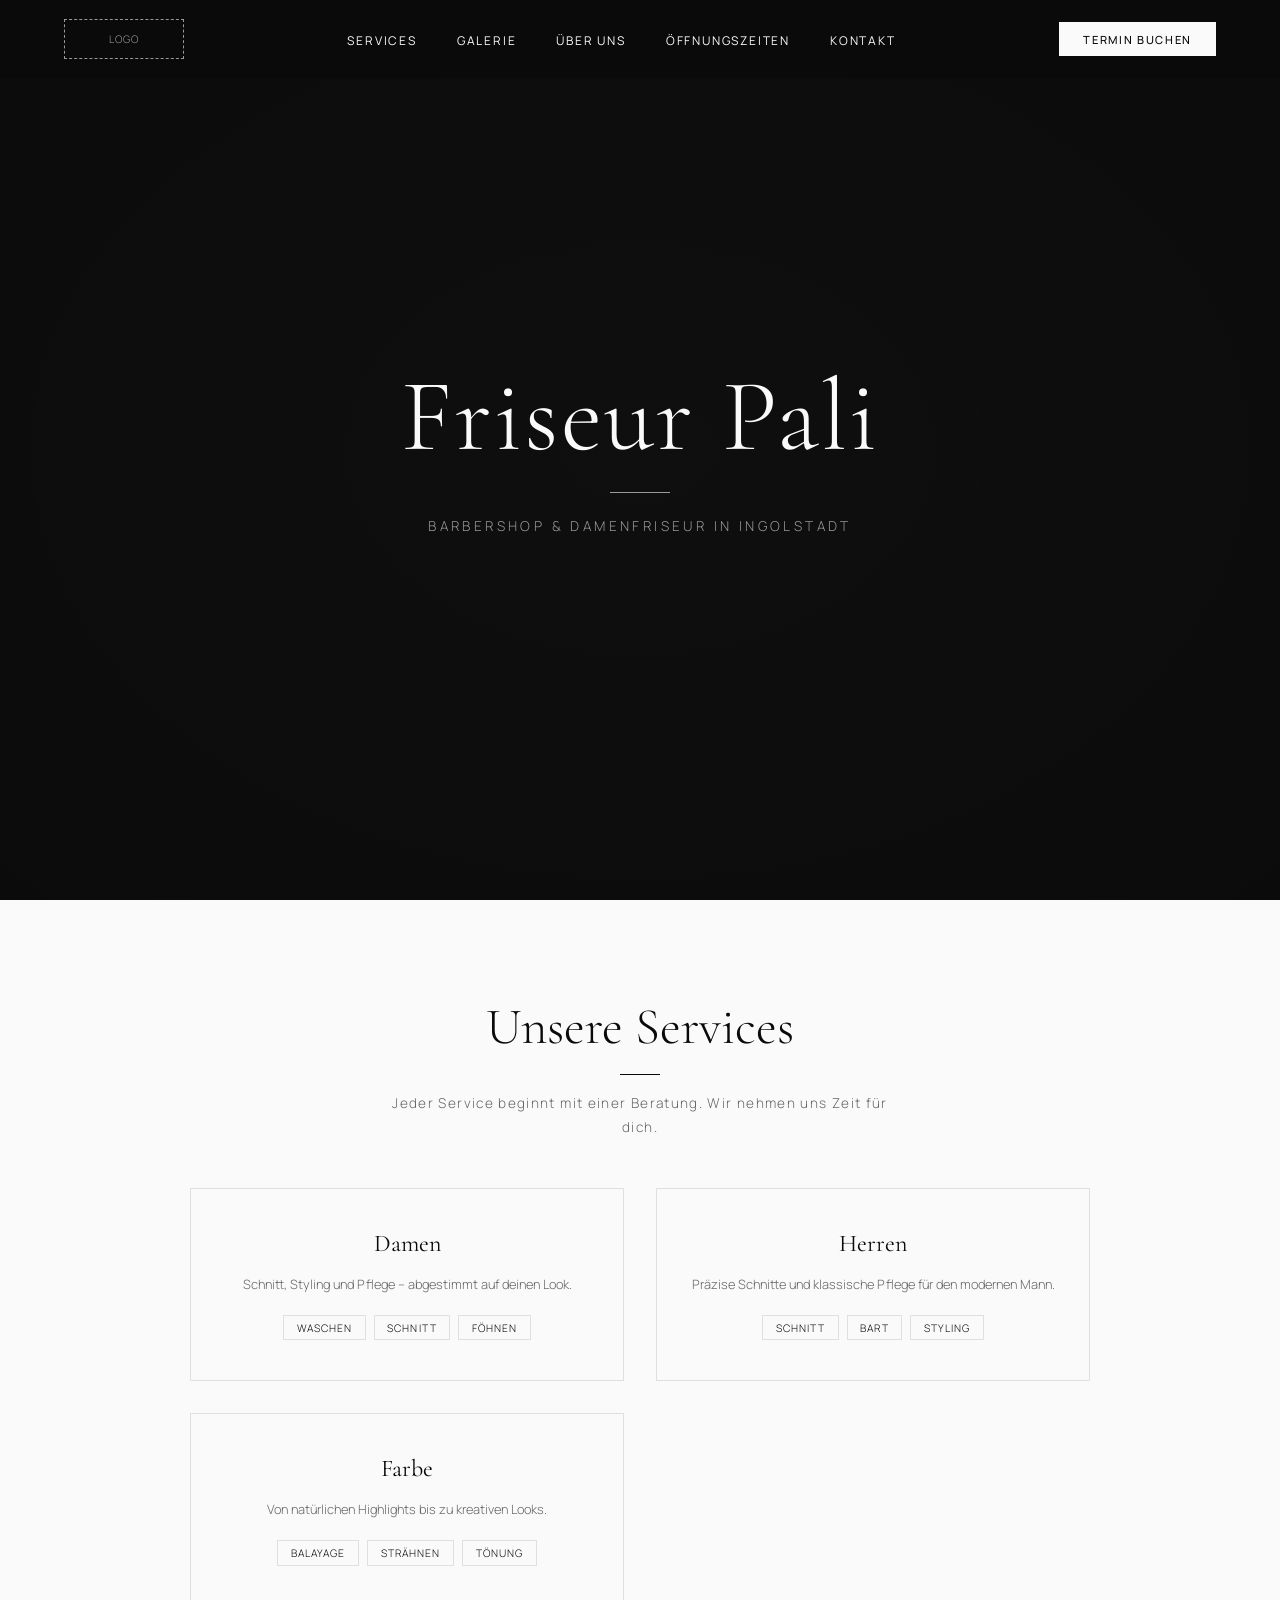
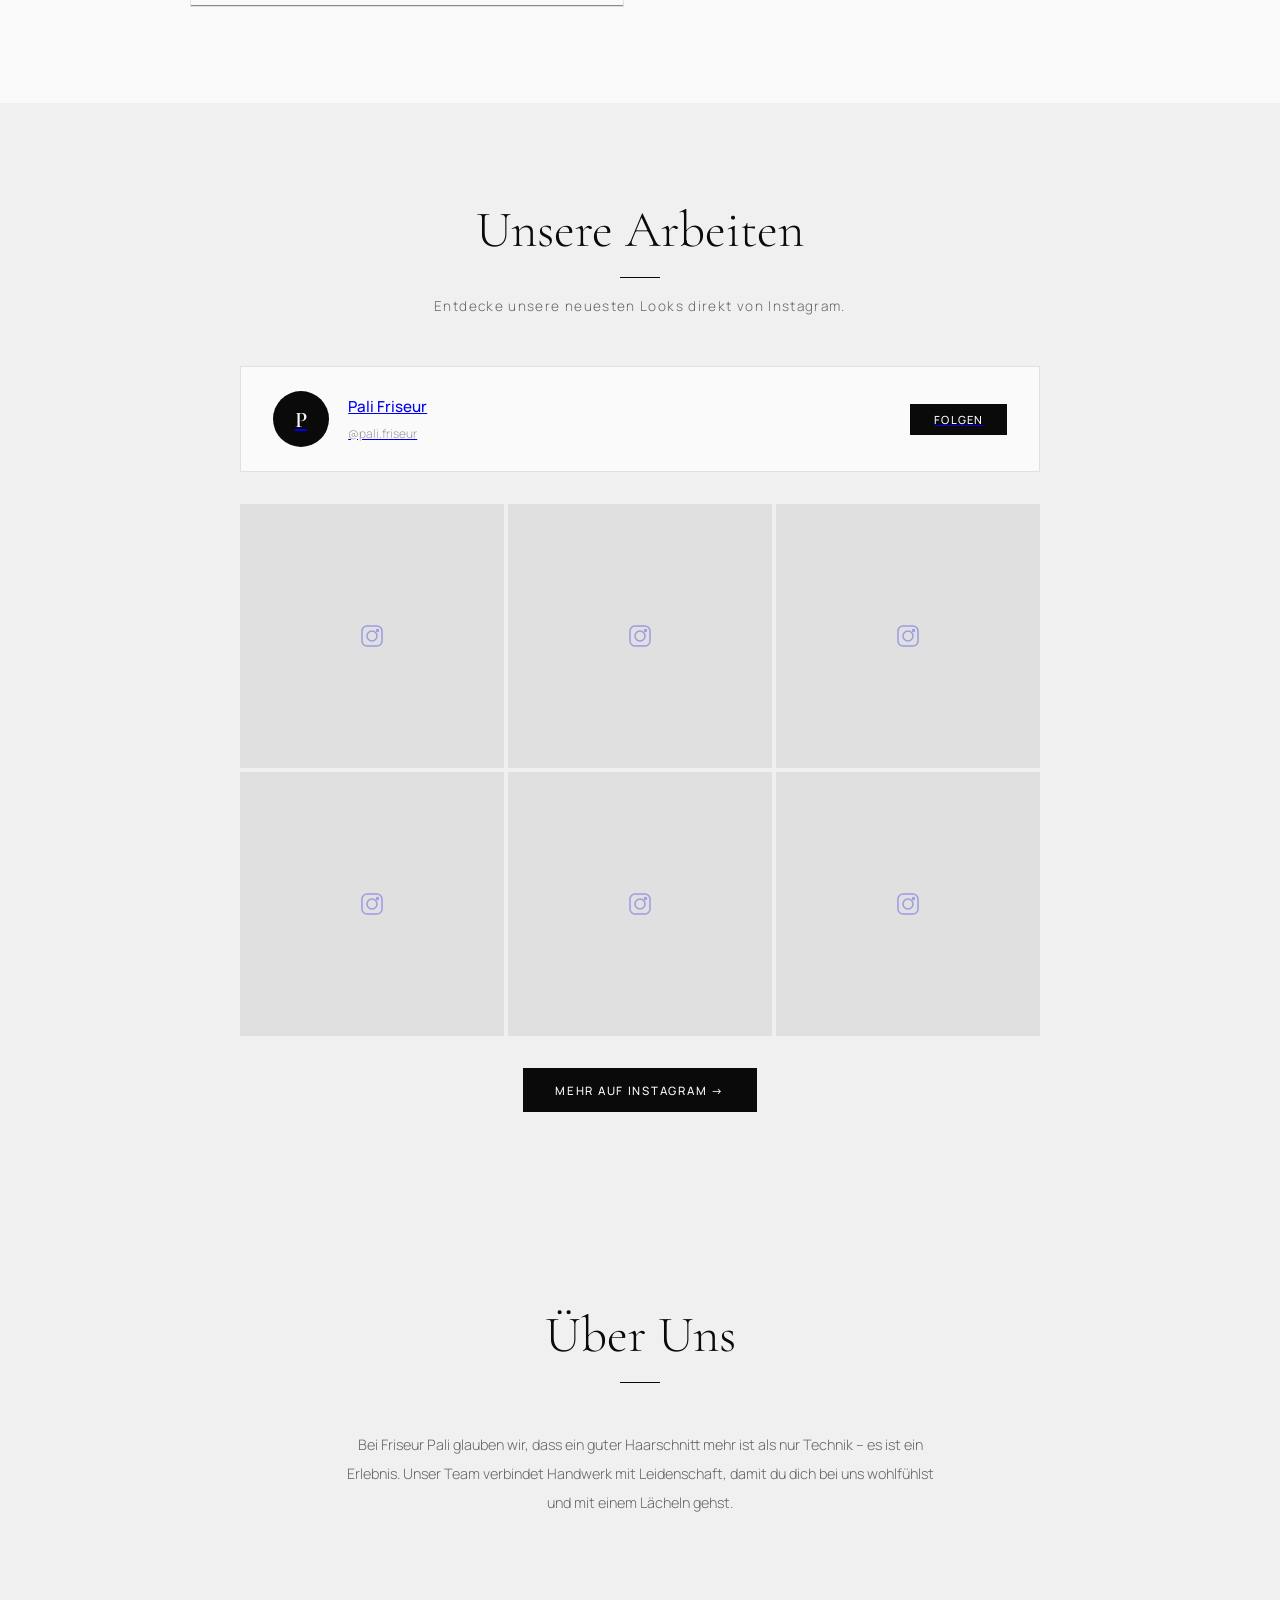
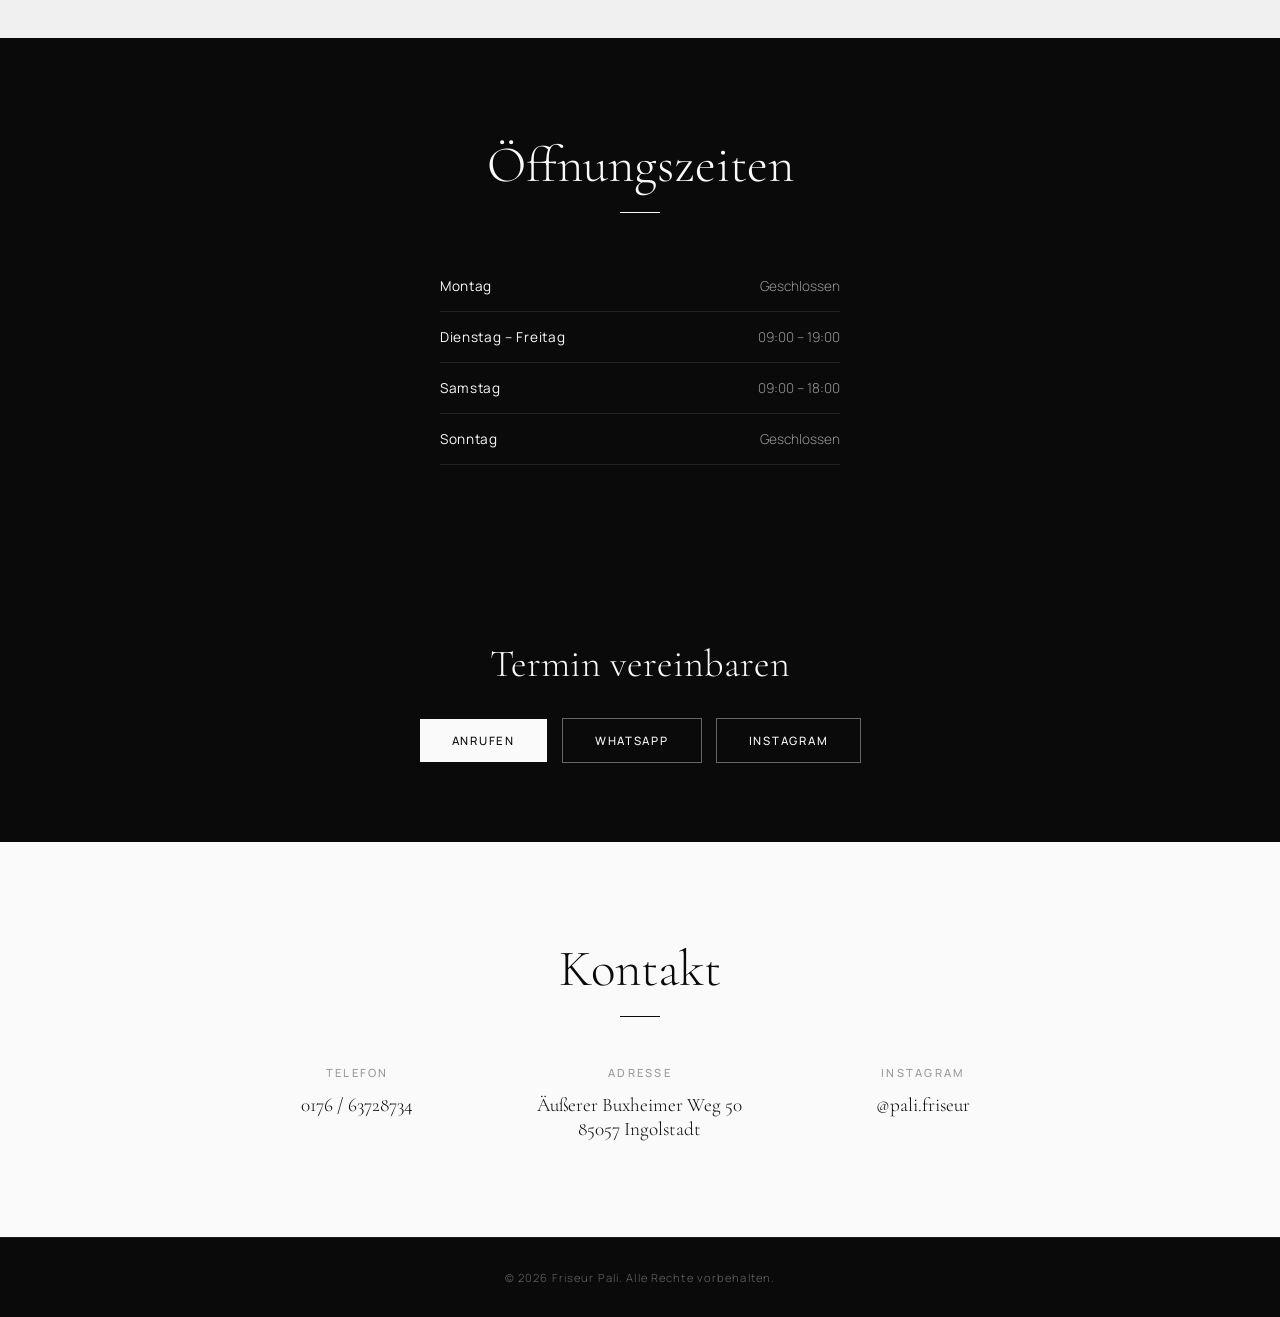
==== commit 2a0c2373: "Update friseur-pali.html" ====
--- a/friseur-pali.html
+++ b/friseur-pali.html
@@ -279,6 +279,128 @@
     }
 
     .service-card:hover .service-tags span { border-color: var(--gray-600); }
+
+    /* GALLERY */
+    #gallery { background: var(--gray-100); }
+
+    .gallery-subtitle {
+      text-align: center;
+      color: var(--gray-600);
+      font-size: 0.85rem;
+      letter-spacing: 0.1em;
+      max-width: 500px;
+      margin: -2rem auto 3rem;
+      line-height: 1.8;
+    }
+
+    .insta-embed {
+      max-width: 800px;
+      margin: 0 auto;
+      text-align: center;
+    }
+
+    .insta-profile {
+      display: flex;
+      align-items: center;
+      justify-content: center;
+      gap: 1.2rem;
+      padding: 1.5rem 2rem;
+      background: var(--white);
+      border: 1px solid var(--gray-200);
+      margin-bottom: 2rem;
+    }
+
+    .insta-avatar {
+      width: 56px; height: 56px;
+      border-radius: 50%;
+      background: var(--black);
+      display: flex;
+      align-items: center;
+      justify-content: center;
+      color: var(--white);
+      font-family: var(--font-display);
+      font-size: 1.4rem;
+      font-weight: 600;
+      flex-shrink: 0;
+    }
+
+    .insta-info { text-align: left; }
+
+    .insta-info strong {
+      font-size: 0.95rem;
+      font-weight: 500;
+      display: block;
+      margin-bottom: 0.2rem;
+    }
+
+    .insta-info span {
+      font-size: 0.75rem;
+      color: var(--gray-400);
+    }
+
+    .insta-follow {
+      margin-left: auto;
+      padding: 0.5rem 1.5rem;
+      background: var(--black);
+      color: var(--white);
+      font-size: 0.7rem;
+      letter-spacing: 0.1em;
+      text-transform: uppercase;
+      text-decoration: none;
+      font-family: var(--font-body);
+      font-weight: 500;
+      transition: opacity 0.3s;
+    }
+
+    .insta-follow:hover { opacity: 0.8; }
+
+    .insta-grid {
+      display: grid;
+      grid-template-columns: repeat(3, 1fr);
+      gap: 4px;
+    }
+
+    .insta-grid-item {
+      aspect-ratio: 1;
+      background: var(--gray-200);
+      display: flex;
+      align-items: center;
+      justify-content: center;
+      position: relative;
+      overflow: hidden;
+      transition: opacity 0.3s;
+      cursor: pointer;
+    }
+
+    .insta-grid-item:hover { opacity: 0.8; }
+
+    .insta-grid-item svg {
+      width: 24px; height: 24px;
+      opacity: 0.3;
+    }
+
+    .insta-cta {
+      margin-top: 2rem;
+      display: inline-block;
+    }
+
+    .insta-cta a {
+      display: inline-flex;
+      align-items: center;
+      gap: 0.5rem;
+      padding: 0.9rem 2rem;
+      background: var(--black);
+      color: var(--white);
+      font-size: 0.72rem;
+      letter-spacing: 0.15em;
+      text-transform: uppercase;
+      text-decoration: none;
+      font-family: var(--font-body);
+      font-weight: 500;
+      transition: opacity 0.3s;
+    }
+
+    .insta-cta a:hover { opacity: 0.8; }
 
     /* ABOUT */
     #about { background: var(--gray-100); }
@@ -447,6 +569,7 @@
     <div class="nav-logo">LOGO</div>
     <ul class="nav-links" id="navLinks">
       <li><a href="#services">Services</a></li>
+      <li><a href="#gallery">Galerie</a></li>
       <li><a href="#about">Über uns</a></li>
       <li><a href="#hours">Öffnungszeiten</a></li>
       <li><a href="#contact">Kontakt</a></li>
@@ -461,7 +584,7 @@
     <div class="hero-content">
       <h1>Friseur Pali</h1>
       <div class="hero-line"></div>
-      <p>Dein Friseur in deiner Stadt</p>
+      <p>Barbershop &amp; Damenfriseur in Ingolstadt</p>
     </div>
   </section>
 
@@ -488,6 +611,34 @@
     </div>
   </section>
 
+  <!-- GALLERY -->
+  <section id="gallery">
+    <h2 class="section-title reveal">Unsere Arbeiten</h2>
+    <div class="section-line reveal"></div>
+    <p class="gallery-subtitle reveal">Entdecke unsere neuesten Looks direkt von Instagram.</p>
+    <div class="insta-embed reveal">
+      <a href="https://instagram.com/pali.friseur" target="_blank" class="insta-profile">
+        <div class="insta-avatar">P</div>
+        <div class="insta-info">
+          <strong>Pali Friseur</strong>
+          <span>@pali.friseur</span>
+        </div>
+        <span class="insta-follow">Folgen</span>
+      </a>
+      <div class="insta-grid">
+        <a href="https://instagram.com/pali.friseur" target="_blank" class="insta-grid-item"><svg xmlns="http://www.w3.org/2000/svg" viewBox="0 0 24 24" fill="none" stroke="currentColor" stroke-width="1.5"><rect x="2" y="2" width="20" height="20" rx="5"/><circle cx="12" cy="12" r="5"/><circle cx="17.5" cy="6.5" r="1"/></svg></a>
+        <a href="https://instagram.com/pali.friseur" target="_blank" class="insta-grid-item"><svg xmlns="http://www.w3.org/2000/svg" viewBox="0 0 24 24" fill="none" stroke="currentColor" stroke-width="1.5"><rect x="2" y="2" width="20" height="20" rx="5"/><circle cx="12" cy="12" r="5"/><circle cx="17.5" cy="6.5" r="1"/></svg></a>
+        <a href="https://instagram.com/pali.friseur" target="_blank" class="insta-grid-item"><svg xmlns="http://www.w3.org/2000/svg" viewBox="0 0 24 24" fill="none" stroke="currentColor" stroke-width="1.5"><rect x="2" y="2" width="20" height="20" rx="5"/><circle cx="12" cy="12" r="5"/><circle cx="17.5" cy="6.5" r="1"/></svg></a>
+        <a href="https://instagram.com/pali.friseur" target="_blank" class="insta-grid-item"><svg xmlns="http://www.w3.org/2000/svg" viewBox="0 0 24 24" fill="none" stroke="currentColor" stroke-width="1.5"><rect x="2" y="2" width="20" height="20" rx="5"/><circle cx="12" cy="12" r="5"/><circle cx="17.5" cy="6.5" r="1"/></svg></a>
+        <a href="https://instagram.com/pali.friseur" target="_blank" class="insta-grid-item"><svg xmlns="http://www.w3.org/2000/svg" viewBox="0 0 24 24" fill="none" stroke="currentColor" stroke-width="1.5"><rect x="2" y="2" width="20" height="20" rx="5"/><circle cx="12" cy="12" r="5"/><circle cx="17.5" cy="6.5" r="1"/></svg></a>
+        <a href="https://instagram.com/pali.friseur" target="_blank" class="insta-grid-item"><svg xmlns="http://www.w3.org/2000/svg" viewBox="0 0 24 24" fill="none" stroke="currentColor" stroke-width="1.5"><rect x="2" y="2" width="20" height="20" rx="5"/><circle cx="12" cy="12" r="5"/><circle cx="17.5" cy="6.5" r="1"/></svg></a>
+      </div>
+      <div class="insta-cta">
+        <a href="https://instagram.com/pali.friseur" target="_blank">Mehr auf Instagram →</a>
+      </div>
+    </div>
+  </section>
+
   <section id="about">
     <h2 class="section-title reveal">Über Uns</h2>
     <div class="section-line reveal"></div>
@@ -501,8 +652,8 @@
     <div class="section-line reveal"></div>
     <div class="hours-grid reveal">
       <div class="hours-row"><span class="day">Montag</span><span class="time">Geschlossen</span></div>
-      <div class="hours-row"><span class="day">Dienstag – Freitag</span><span class="time">09:00 – 18:00</span></div>
-      <div class="hours-row"><span class="day">Samstag</span><span class="time">09:00 – 14:00</span></div>
+      <div class="hours-row"><span class="day">Dienstag – Freitag</span><span class="time">09:00 – 19:00</span></div>
+      <div class="hours-row"><span class="day">Samstag</span><span class="time">09:00 – 18:00</span></div>
       <div class="hours-row"><span class="day">Sonntag</span><span class="time">Geschlossen</span></div>
     </div>
   </section>
@@ -510,9 +661,9 @@
   <section class="booking-section" id="booking">
     <h2 class="reveal">Termin vereinbaren</h2>
     <div class="booking-buttons reveal">
-      <a href="tel:+49XXXXXXXXX" class="btn btn-white">Anrufen</a>
-      <a href="https://wa.me/49XXXXXXXXX" class="btn btn-outline">WhatsApp</a>
-      <a href="https://instagram.com/DEIN_HANDLE" class="btn btn-outline">Instagram</a>
+      <a href="tel:+4917663728734" class="btn btn-white">Anrufen</a>
+      <a href="https://wa.me/4917663728734" class="btn btn-outline">WhatsApp</a>
+      <a href="https://instagram.com/pali.friseur" class="btn btn-outline">Instagram</a>
     </div>
   </section>
 
@@ -522,15 +673,15 @@
     <div class="contact-grid reveal">
       <div class="contact-item">
         <h4>Telefon</h4>
-        <a href="tel:+49XXXXXXXXX">+49 XXX XXXXXXX</a>
+        <a href="tel:+4917663728734">0176 / 63728734</a>
       </div>
       <div class="contact-item">
         <h4>Adresse</h4>
-        <p>Musterstraße 1<br>XXXXX Stadt</p>
+        <p>Äußerer Buxheimer Weg 50<br>85057 Ingolstadt</p>
       </div>
       <div class="contact-item">
         <h4>Instagram</h4>
-        <a href="https://instagram.com/DEIN_HANDLE" target="_blank">@friseurpali</a>
+        <a href="https://instagram.com/pali.friseur" target="_blank">@pali.friseur</a>
       </div>
     </div>
   </section>
